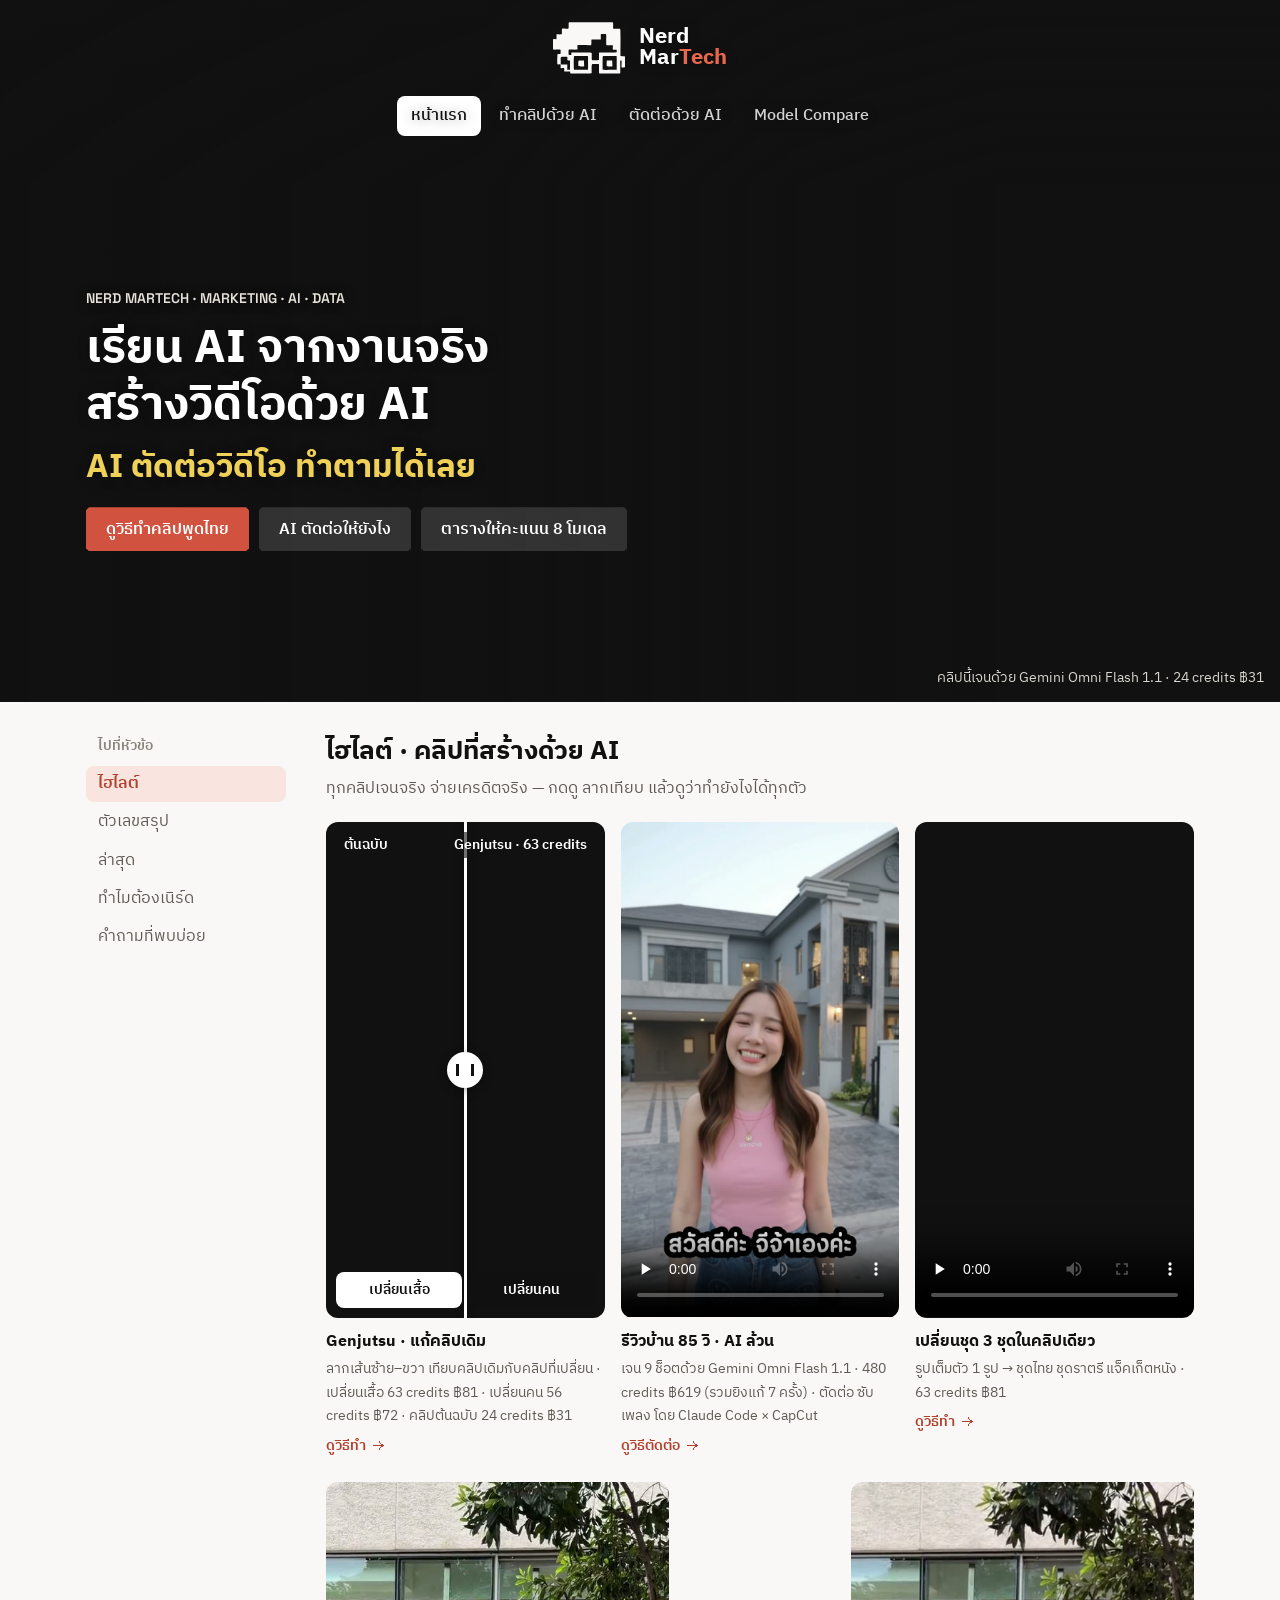
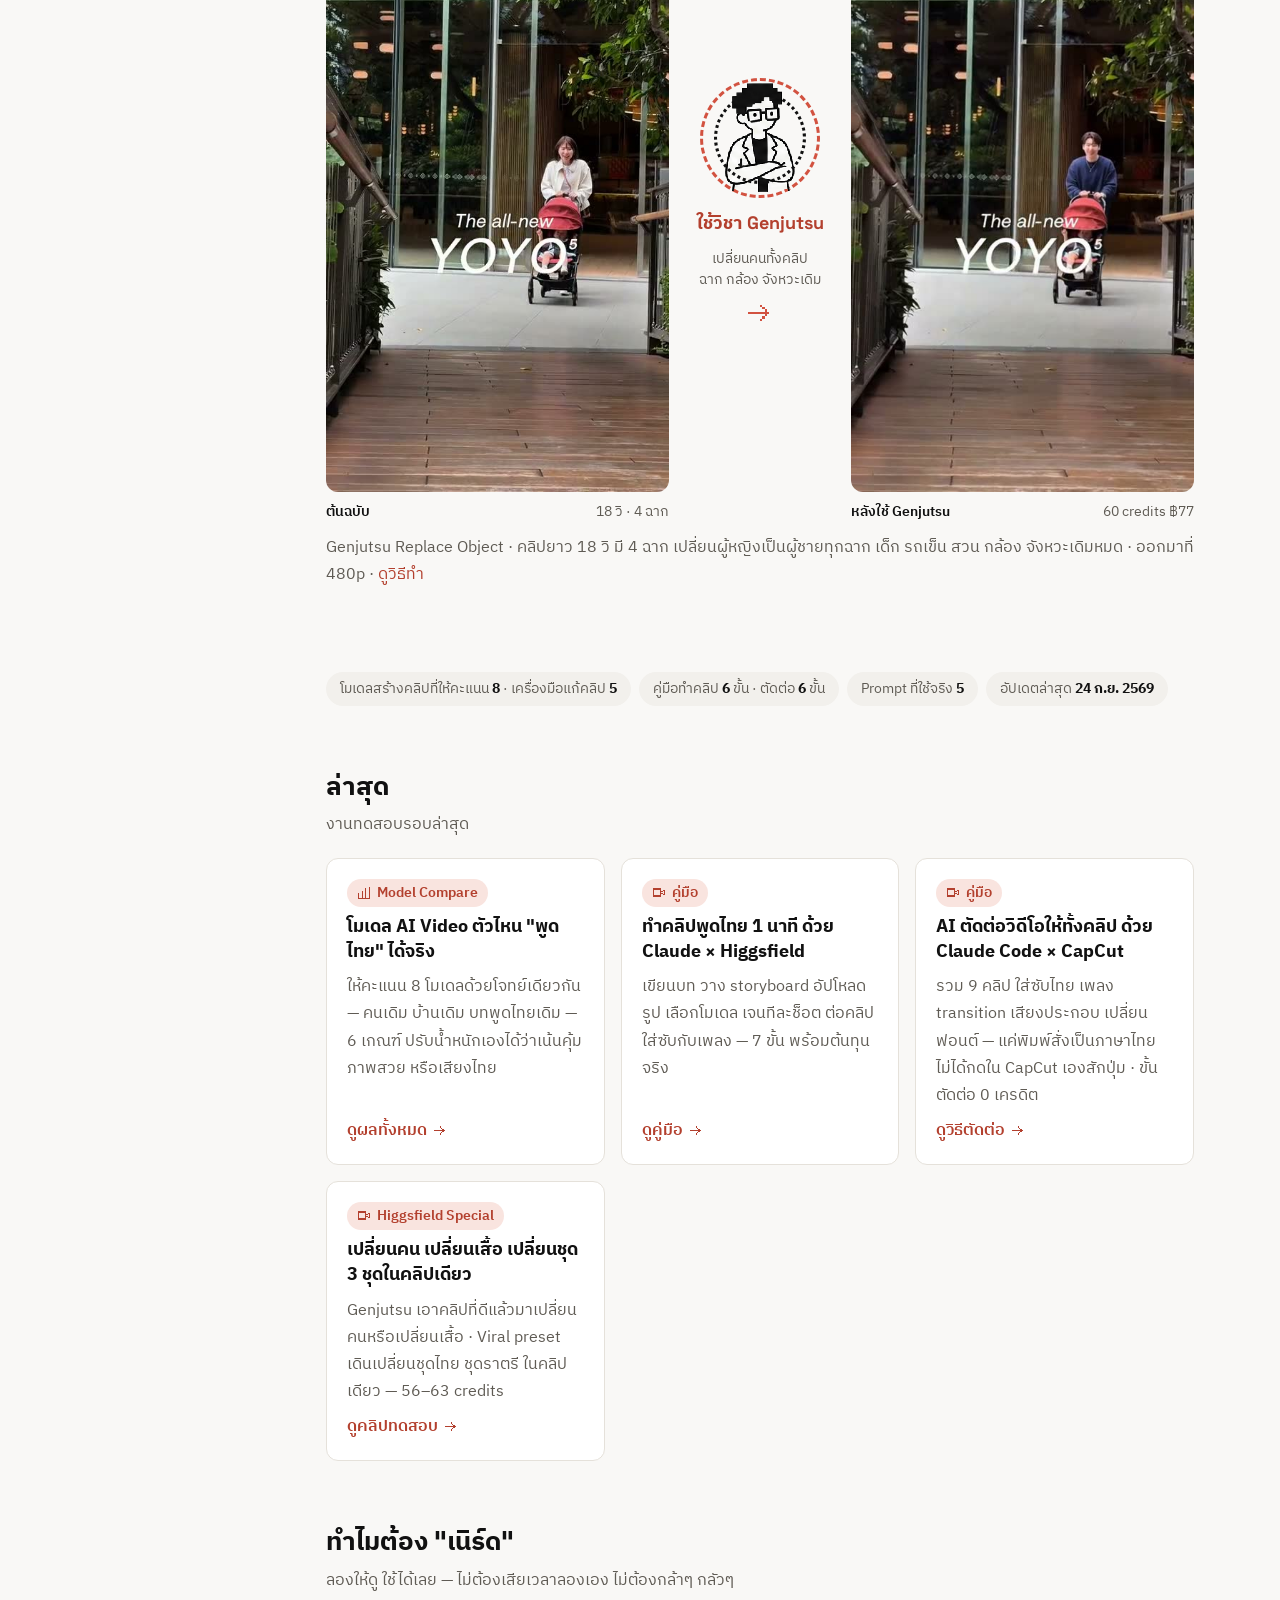
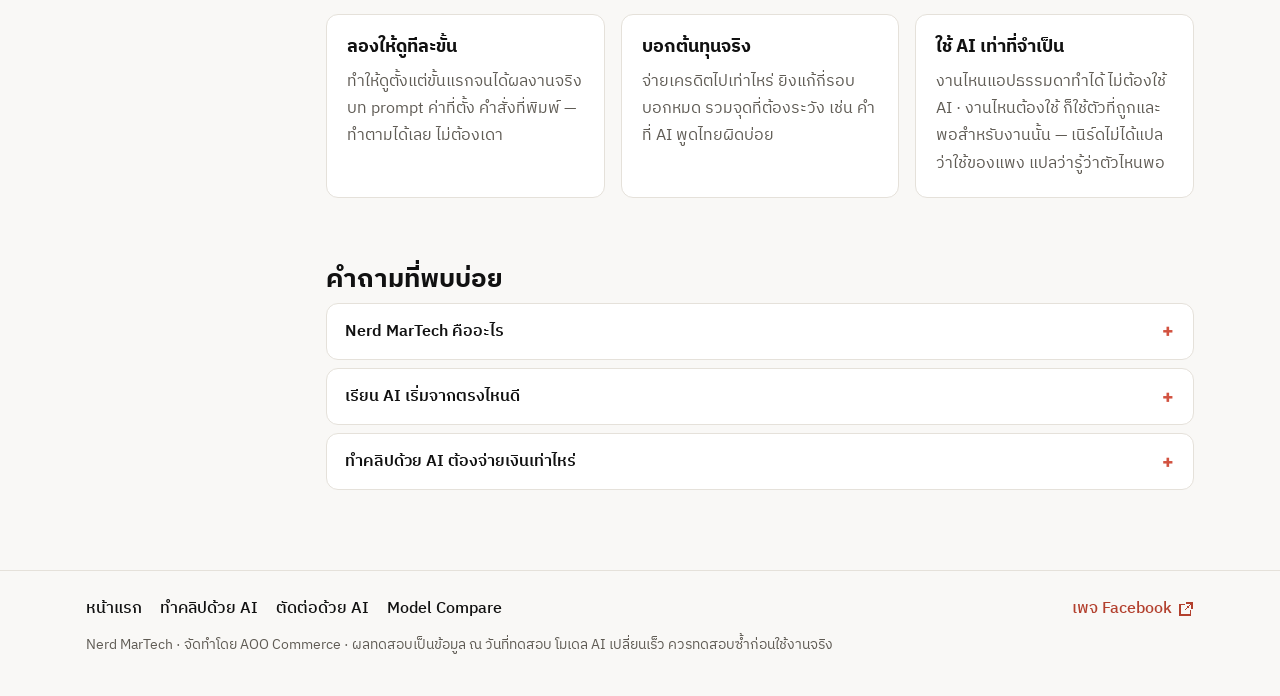
==== index.html @ 60c35c90 "Compare: 24s teaser, video thumbnails in matrix; shared gallery lightbox Teaser: 8 models x 3s with " ====
<!DOCTYPE html>
<html lang="th">
<head>
<meta charset="UTF-8">
<meta name="viewport" content="width=device-width, initial-scale=1">
<title>เรียน AI จากงานจริง · สร้างวิดีโอ ตัดต่อวิดีโอด้วย AI — Nerd MarTech</title>
<meta name="description" content="เนิร์ดลอง AI ให้ดูทีละขั้น: AI สร้างวิดีโอพูดไทย AI ตัดต่อวิดีโอ ให้คะแนน 8 โมเดล พร้อมต้นทุนจริง ดูแล้วทำตามได้ทันที ไม่ต้องกล้าๆ กลัวๆ">
<link rel="canonical" href="https://nerdmartech.com/">
<meta property="og:type" content="website">
<meta property="og:site_name" content="Nerd MarTech">
<meta property="og:title" content="เรียน AI จากงานจริง · สร้างวิดีโอ ตัดต่อวิดีโอด้วย AI — Nerd MarTech">
<meta property="og:description" content="เนิร์ดลอง AI ให้ดูทีละขั้น: AI สร้างวิดีโอพูดไทย AI ตัดต่อวิดีโอ ให้คะแนน 8 โมเดล พร้อมต้นทุนจริง ดูแล้วทำตามได้ทันที ไม่ต้องกล้าๆ กลัวๆ">
<meta property="og:url" content="https://nerdmartech.com/">
<meta property="og:locale" content="th_TH">
<meta name="twitter:card" content="summary_large_image">
<meta property="og:image" content="https://nerdmartech.com/assets/og.png">
<meta property="og:image:width" content="1200">
<meta property="og:image:height" content="630">
<meta property="og:image:alt" content="Nerd MarTech — เนิร์ดนั่งหน้าแล็ปท็อป รอบตัวมีไอคอน Claude ChatGPT Gemini Canva CapCut Facebook LINE">
<meta name="twitter:image" content="https://nerdmartech.com/assets/og.png">
<script type="application/ld+json">
{"@context": "https://schema.org", "@graph": [{"@type": "WebSite", "@id": "https://nerdmartech.com/#website", "url": "https://nerdmartech.com/", "name": "Nerd MarTech", "description": "เนิร์ดลอง AI ให้ดูทีละขั้น — AI สร้างวิดีโอพูดไทย AI ตัดต่อวิดีโอ พร้อมต้นทุนจริง ดูแล้วทำตามได้ทันที", "inLanguage": "th", "publisher": {"@id": "https://nerdmartech.com/#org"}}, {"@type": "Organization", "@id": "https://nerdmartech.com/#org", "name": "Nerd MarTech", "url": "https://nerdmartech.com/", "parentOrganization": {"@type": "Organization", "name": "AOO Commerce Co., Ltd."}, "slogan": "ลองให้ดู ใช้ได้เลย", "description": "Nerd MarTech ลองเครื่องมือ AI กับงานจริงให้ดูทีละขั้น สำหรับเจ้าของธุรกิจและ SMEs ไทย", "logo": "https://nerdmartech.com/assets/brand/apple-touch-icon.png", "sameAs": ["https://www.facebook.com/NerdMarTech"]}, {"@type": "FAQPage", "@id": "https://nerdmartech.com/#faq", "mainEntity": [{"@type": "Question", "name": "Nerd MarTech คืออะไร", "acceptedAnswer": {"@type": "Answer", "text": "Nerd MarTech คือเว็บที่เนิร์ดลองเครื่องมือ AI กับงานจริงให้ดูทีละขั้น เช่น AI สร้างวิดีโอพูดไทย และ AI ตัดต่อวิดีโอ พร้อมบอกเครดิตและเงินที่จ่ายจริง เจ้าของธุรกิจดูแล้วทำตามได้ทันที จัดทำโดย AOO Commerce"}}, {"@type": "Question", "name": "เรียน AI เริ่มจากตรงไหนดี", "acceptedAnswer": {"@type": "Answer", "text": "เริ่มจากงานที่ทำอยู่แล้ว เช่น อยากได้คลิปแนะนำสินค้าหรือรีวิวบ้าน ให้ดูคู่มือสร้างวิดีโอด้วย AI ทีละขั้น ตั้งแต่เขียนบทจนได้คลิป แล้วต่อด้วยคู่มือ AI ตัดต่อวิดีโอ ถ้ายังไม่รู้ว่าจะใช้โมเดลไหน ดูตารางให้คะแนน 8 โมเดลที่พูดไทยก่อน"}}, {"@type": "Question", "name": "ทำคลิปด้วย AI ต้องจ่ายเงินเท่าไหร่", "acceptedAnswer": {"@type": "Answer", "text": "อ่านเว็บฟรี ส่วนเครื่องมือ AI ที่ใช้ต้องจ่ายตามจริง ตัวอย่างคลิปรีวิวบ้าน 85 วินาที ใช้ 520 เครดิต Higgsfield (ประมาณ 671 บาท) รวมรอบที่ต้องยิงแก้ ขั้นตัดต่อด้วย Claude Code ใน CapCut ไม่ใช้เครดิตเพิ่ม"}}]}]}
</script>
<link href="https://fonts.googleapis.com/css2?family=IBM+Plex+Sans+Thai:wght@400;500;600;700&family=Space+Grotesk:wght@500;600;700&family=Zen+Kaku+Gothic+New:wght@500;700&display=swap" rel="stylesheet">
<link rel="stylesheet" href="assets/style.css?v=20260925b">
<link rel="icon" href="favicon.ico?v=2" sizes="any">
<link rel="icon" type="image/png" sizes="32x32" href="assets/brand/favicon-32.png?v=2">
<link rel="apple-touch-icon" href="assets/brand/apple-touch-icon.png?v=2">
<meta name="theme-color" content="#f9f8f6">
</head>
<body data-page="index.html">

<div class="hero-bg">
  <video src="assets/videos/nerd-desk-omni-flash.mp4" autoplay muted loop playsinline preload="auto" aria-hidden="true"></video>
  <div class="wrap hero-bg-in">
    <div class="lab">Nerd MarTech · Marketing · AI · Data</div>
    <h1>เรียน AI จากงานจริง<br>สร้างวิดีโอด้วย AI<br><em>AI ตัดต่อวิดีโอ ทำตามได้เลย</em></h1>
    <div class="btns">
      <a class="btn primary" href="ai-video.html">ดูวิธีทำคลิปพูดไทย</a>
      <a class="btn" href="ai-edit.html">AI ตัดต่อให้ยังไง</a>
      <a class="btn" href="compare.html">ตารางให้คะแนน 8 โมเดล</a>
    </div>
  </div>
  <span class="hero-credit">คลิปนี้เจนด้วย Gemini Omni Flash 1.1 · <span data-cr="24">24</span></span>
</div>

<main id="content">

<section id="highlight" data-toc="ไฮไลต์">
  <h2>ไฮไลต์ · คลิปที่สร้างด้วย AI</h2>
  <p class="h2sub">ทุกคลิปเจนจริง จ่ายเครดิตจริง — กดดู ลากเทียบ แล้วดูว่าทำยังไงได้ทุกตัว</p>
  <div class="showcase">
    <figure class="show">
      <div class="ba" data-ba style="--pos:50%">
        <video class="ba-after" src="https://d8j0ntlcm91z4.cloudfront.net/user_3FvAUpXpCnZUma0p4ZCgNFe1CGD/hf_20260923_100135_7cc31f30-7ca1-4b19-a655-15b150889468.mp4" muted loop playsinline autoplay preload="auto"></video>
        <div class="ba-before"><video src="https://d8j0ntlcm91z4.cloudfront.net/user_3FvAUpXpCnZUma0p4ZCgNFe1CGD/hf_20260922_221717_f3028521-d89f-4e31-a02f-b57101865983.mp4" muted loop playsinline autoplay preload="auto"></video></div>
        <span class="ba-line" aria-hidden="true"></span>
        <span class="ba-lab l">ต้นฉบับ</span><span class="ba-lab r">Genjutsu · 63 credits</span>
        <input class="ba-range" type="range" min="0" max="100" value="50" aria-label="ลากเทียบคลิปต้นฉบับกับคลิปที่เปลี่ยนแล้ว">
        <div class="ba-tabs" role="group" aria-label="เลือกแบบที่เปลี่ยน">
        <button type="button" class="on" data-cr-tab="63" data-src="https://d8j0ntlcm91z4.cloudfront.net/user_3FvAUpXpCnZUma0p4ZCgNFe1CGD/hf_20260923_100135_7cc31f30-7ca1-4b19-a655-15b150889468.mp4">เปลี่ยนเสื้อ</button>
        <button type="button" data-cr-tab="56" data-src="https://d8j0ntlcm91z4.cloudfront.net/user_3FvAUpXpCnZUma0p4ZCgNFe1CGD/hf_20260923_102741_fa58a099-aa87-44b3-bcac-e331285d0781.mp4">เปลี่ยนคน</button>
      </div>
      </div>
      <figcaption><b>Genjutsu · แก้คลิปเดิม</b><span>ลากเส้นซ้าย–ขวา เทียบคลิปเดิมกับคลิปที่เปลี่ยน · เปลี่ยนเสื้อ <span data-cr="63">63</span> · เปลี่ยนคน <span data-cr="56">56</span> · คลิปต้นฉบับ <span data-cr="24">24</span></span><a class="more" href="compare.html#special">ดูวิธีทำ <svg><use href="#i-arrow"/></svg></a></figcaption>
    </figure>
    <figure class="show">
      <video class="show-media" src="assets/videos/ugc-house-review-final.mp4" poster="assets/videos/ugc-house-review-final.jpg" controls playsinline preload="none"></video>
      <figcaption><b>รีวิวบ้าน 85 วิ · AI ล้วน</b><span>เจน 9 ช็อตด้วย Gemini Omni Flash 1.1 · <span data-cr="480">480</span> (รวมยิงแก้ 7 ครั้ง) · ตัดต่อ ซับ เพลง โดย Claude Code × CapCut</span><a class="more" href="ai-edit.html">ดูวิธีตัดต่อ <svg><use href="#i-arrow"/></svg></a></figcaption>
    </figure>
    <figure class="show">
      <video class="show-media" src="https://d8j0ntlcm91z4.cloudfront.net/user_3FvAUpXpCnZUma0p4ZCgNFe1CGD/hf_20260923_100238_8750cbb2-09e8-4518-b61b-6ae3f3a1f5af.mp4" poster="https://d8j0ntlcm91z4.cloudfront.net/user_3FvAUpXpCnZUma0p4ZCgNFe1CGD/hf_20260923_100025_3c2cf948-8486-4f4b-a55d-91f65ae6d467_min.webp" controls playsinline preload="none"></video>
      <figcaption><b>เปลี่ยนชุด 3 ชุดในคลิปเดียว</b><span>รูปเต็มตัว 1 รูป → ชุดไทย ชุดราตรี แจ็คเก็ตหนัง · <span data-cr="63">63</span></span><a class="more" href="compare.html#special">ดูวิธีทำ <svg><use href="#i-arrow"/></svg></a></figcaption>
    </figure>
  </div>
  <div class="pair" data-sync>
    <figure>
      <video src="assets/videos/genjutsu-long-before.mp4" poster="assets/videos/genjutsu-long-before.jpg" muted playsinline preload="metadata" aria-label="คลิปต้นฉบับ ผู้หญิงเข็นรถเข็นเด็กในสวน"></video>
      <figcaption><b>ต้นฉบับ</b><span>18 วิ · 4 ฉาก</span></figcaption>
    </figure>
    <div class="jutsu" aria-hidden="true">
      <div class="orb"><img src="assets/character/19-scientist.png" alt=""></div>
      <b>ใช้วิชา Genjutsu</b>
      <small>เปลี่ยนคนทั้งคลิป<br>ฉาก กล้อง จังหวะเดิม</small>
      <svg class="go"><use href="#i-arrow"/></svg>
    </div>
    <figure>
      <video src="assets/videos/genjutsu-long-after.mp4" poster="assets/videos/genjutsu-long-after.jpg" muted playsinline preload="metadata" aria-label="คลิปหลังใช้ Genjutsu เปลี่ยนเป็นผู้ชาย ฉากเดิม"></video>
      <figcaption><b>หลังใช้ Genjutsu</b><span><span data-cr="60">60</span></span></figcaption>
    </figure>
  </div>
  <p class="h2sub" style="margin-top:10px">Genjutsu Replace Object · คลิปยาว 18 วิ มี 4 ฉาก เปลี่ยนผู้หญิงเป็นผู้ชายทุกฉาก เด็ก รถเข็น สวน กล้อง จังหวะเดิมหมด · ออกมาที่ 480p · <a href="compare.html#special">ดูวิธีทำ</a></p>
</section>

<section id="stats" data-toc="ตัวเลขสรุป">
  <div class="chips">
    <span class="chip">โมเดลสร้างคลิปที่ให้คะแนน <b>8</b> · เครื่องมือแก้คลิป <b>5</b></span>
    <span class="chip">คู่มือทำคลิป <b>6</b> ขั้น · ตัดต่อ <b>6</b> ขั้น</span>
    <span class="chip">Prompt ที่ใช้จริง <b>5</b></span>
    <span class="chip">อัปเดตล่าสุด <b>24 ก.ย. 2569</b></span>
  </div>
</section>

<section id="latest" data-toc="ล่าสุด">
  <h2>ล่าสุด</h2>
  <p class="h2sub">งานทดสอบรอบล่าสุด</p>
  <div class="grid g3">
    <div class="card">
      <span class="tag"><svg><use href="#i-data"/></svg>Model Compare</span>
      <h3>โมเดล AI Video ตัวไหน "พูดไทย" ได้จริง</h3>
      <p>ให้คะแนน 8 โมเดลด้วยโจทย์เดียวกัน — คนเดิม บ้านเดิม บทพูดไทยเดิม — 6 เกณฑ์ ปรับน้ำหนักเองได้ว่าเน้นคุ้ม ภาพสวย หรือเสียงไทย</p>
      <a class="more" href="compare.html">ดูผลทั้งหมด <svg><use href="#i-arrow"/></svg></a>
    </div>
    <div class="card">
      <span class="tag"><svg><use href="#i-video"/></svg>คู่มือ</span>
      <h3>ทำคลิปพูดไทย 1 นาที ด้วย Claude × Higgsfield</h3>
      <p>เขียนบท วาง storyboard อัปโหลดรูป เลือกโมเดล เจนทีละช็อต ต่อคลิป ใส่ซับกับเพลง — 7 ขั้น พร้อมต้นทุนจริง</p>
      <a class="more" href="ai-video.html">ดูคู่มือ <svg><use href="#i-arrow"/></svg></a>
    </div>
    <div class="card">
      <span class="tag"><svg><use href="#i-video"/></svg>คู่มือ</span>
      <h3>AI ตัดต่อวิดีโอให้ทั้งคลิป ด้วย Claude Code × CapCut</h3>
      <p>รวม 9 คลิป ใส่ซับไทย เพลง transition เสียงประกอบ เปลี่ยนฟอนต์ — แค่พิมพ์สั่งเป็นภาษาไทย ไม่ได้กดใน CapCut เองสักปุ่ม · ขั้นตัดต่อ 0 เครดิต</p>
      <a class="more" href="ai-edit.html">ดูวิธีตัดต่อ <svg><use href="#i-arrow"/></svg></a>
    </div>
    <div class="card">
      <span class="tag"><svg><use href="#i-video"/></svg>Higgsfield Special</span>
      <h3>เปลี่ยนคน เปลี่ยนเสื้อ เปลี่ยนชุด 3 ชุดในคลิปเดียว</h3>
      <p>Genjutsu เอาคลิปที่ดีแล้วมาเปลี่ยนคนหรือเปลี่ยนเสื้อ · Viral preset เดินเปลี่ยนชุดไทย ชุดราตรี ในคลิปเดียว — 56–63 credits</p>
      <a class="more" href="compare.html#special">ดูคลิปทดสอบ <svg><use href="#i-arrow"/></svg></a>
    </div>
  </div>
</section>

<section id="why" data-toc="ทำไมต้องเนิร์ด">
  <h2>ทำไมต้อง "เนิร์ด"</h2>
  <p class="h2sub">ลองให้ดู ใช้ได้เลย — ไม่ต้องเสียเวลาลองเอง ไม่ต้องกล้าๆ กลัวๆ</p>
  <div class="grid g3">
    <div class="card"><h3>ลองให้ดูทีละขั้น</h3><p>ทำให้ดูตั้งแต่ขั้นแรกจนได้ผลงานจริง บท prompt ค่าที่ตั้ง คำสั่งที่พิมพ์ — ทำตามได้เลย ไม่ต้องเดา</p></div>
    <div class="card"><h3>บอกต้นทุนจริง</h3><p>จ่ายเครดิตไปเท่าไหร่ ยิงแก้กี่รอบ บอกหมด รวมจุดที่ต้องระวัง เช่น คำที่ AI พูดไทยผิดบ่อย</p></div>
    <div class="card"><h3>ใช้ AI เท่าที่จำเป็น</h3><p>งานไหนแอปธรรมดาทำได้ ไม่ต้องใช้ AI · งานไหนต้องใช้ ก็ใช้ตัวที่ถูกและพอสำหรับงานนั้น — เนิร์ดไม่ได้แปลว่าใช้ของแพง แปลว่ารู้ว่าตัวไหนพอ</p></div>
  </div>
</section>

<section id="faq" data-toc="คำถามที่พบบ่อย">
  <h2>คำถามที่พบบ่อย</h2>
  <div class="faq">
    <details><summary>Nerd MarTech คืออะไร</summary><p>Nerd MarTech คือเว็บที่เนิร์ดลองเครื่องมือ AI กับงานจริงให้ดูทีละขั้น เช่น AI สร้างวิดีโอพูดไทย และ AI ตัดต่อวิดีโอ พร้อมบอกเครดิตและเงินที่จ่ายจริง เจ้าของธุรกิจดูแล้วทำตามได้ทันที จัดทำโดย AOO Commerce</p></details>
    <details><summary>เรียน AI เริ่มจากตรงไหนดี</summary><p>เริ่มจากงานที่ทำอยู่แล้ว เช่น อยากได้คลิปแนะนำสินค้าหรือรีวิวบ้าน ให้ดูคู่มือสร้างวิดีโอด้วย AI ทีละขั้น ตั้งแต่เขียนบทจนได้คลิป แล้วต่อด้วยคู่มือ AI ตัดต่อวิดีโอ ถ้ายังไม่รู้ว่าจะใช้โมเดลไหน ดูตารางให้คะแนน 8 โมเดลที่พูดไทยก่อน</p></details>
    <details><summary>ทำคลิปด้วย AI ต้องจ่ายเงินเท่าไหร่</summary><p>อ่านเว็บฟรี ส่วนเครื่องมือ AI ที่ใช้ต้องจ่ายตามจริง ตัวอย่างคลิปรีวิวบ้าน 85 วินาที ใช้ 520 เครดิต Higgsfield (ประมาณ 671 บาท) รวมรอบที่ต้องยิงแก้ ขั้นตัดต่อด้วย Claude Code ใน CapCut ไม่ใช้เครดิตเพิ่ม</p></details>
  </div>
</section>

</main>

<script src="assets/site.js?v=20260925b"></script>
</body>
</html>
---- assets/style.css ----
/* =====================================================================
   Nerd MarTech — Design System v2.0 (light)
   Rules: light surfaces · 1 main accent (red) · no blue · min text 14px ·
   buttons/badges 16px · no letter-spacing · no one-side accent borders
   (use filled tint backgrounds instead)
   ===================================================================== */
:root{
  /* surfaces */
  --bg:#f9f8f6;            /* Nerd Off-white — page */
  --bg2:#f2f0ec;           /* sunken: code, prompt, input */
  --card:#ffffff;          /* card */
  --card2:#f2f0ec;         /* chip, secondary button */
  --line:#e5e1da;          /* hairline */
  --line2:#cfc9bf;         /* stronger border (hover, ghost) */
  /* ink */
  --text:#111111;          /* Nerd Black */
  --muted:#5f5b54;         /* secondary text (6:1 on bg) */
  --faint:#8a857c;         /* placeholder, disabled */
  /* brand */
  --accent:#d25240;        /* Nerd Red — fills, primary button */
  --accent-ink:#b3402e;    /* red text / links on light */
  --accent-soft:#f9e4df;   /* red tint fill */
  --accent2:#efd058;       /* Nerd Yellow — highlight fill only (never text) */
  --yellow-soft:#fbf2cc;
  --green:#3b605c;         /* Nerd Green — alt section */
  --green-soft:#e2ecea;
  --purple:#6f5cd6;        /* Nerd Purple — experimental */
  --purple-soft:#ebe8fa;
  /* result */
  --ok:#7fc8a9;--ok-ink:#23694d;--ok-soft:#e1f2ea;
  --warn:#efd058;--warn-ink:#7a5f00;--warn-soft:#fbf2cc;
  --bad:#d25240;--bad-ink:#b3402e;--bad-soft:#f9e4df;
  --offwhite:#f9f8f6;--black:#111111;
  /* type */
  --font-body:'IBM Plex Sans Thai','Sarabun',system-ui,sans-serif;
  --font-display:'Space Grotesk','IBM Plex Sans Thai',sans-serif;
  --font-jp:'Zen Kaku Gothic New','IBM Plex Sans Thai',sans-serif;
  /* type scale — minimum 14px. sm=caption/meta · md=body/button/badge · lg=lead */
  --fs-xs:14px;--fs-sm:14px;--fs-md:16px;--fs-lg:18px;
  --fs-h1:clamp(30px,5vw,46px);--fs-h2:26px;--fs-h3:20px;
  /* space & shape */
  --s1:4px;--s2:8px;--s3:12px;--s4:16px;--s5:24px;--s6:32px;--s7:48px;--s8:64px;
  --r:12px;                /* card radius */
  --r-sm:8px;              /* chip, input, small box */
  --px:3px;                /* pixel step for stepped corners (buttons, badges, tags) */
  --shadow:0 1px 2px rgba(17,17,17,.04),0 4px 16px rgba(17,17,17,.05);
}
*{box-sizing:border-box}
html{scroll-behavior:smooth}
body{margin:0;background:var(--bg);color:var(--text);font-family:var(--font-body);line-height:1.7;font-size:var(--fs-md);-webkit-font-smoothing:antialiased;overflow-x:clip}
main{min-width:0;display:block}
a{color:var(--accent-ink);text-decoration:none}
a:hover{text-decoration:underline;text-underline-offset:3px}
img{max-width:100%}
.wrap{max-width:1140px;margin:0 auto;padding:0 16px}

/* ---------- header: centered logo + sticky nav ---------- */
.site-head{position:sticky;top:calc(-1 * var(--logo-h,74px));z-index:40;background:var(--bg)}
.site-head .logo{display:flex;align-items:center;justify-content:center;gap:14px;padding:22px 16px 14px;color:var(--text);text-decoration:none}
.site-head .logo:hover{text-decoration:none}
.logo-sym{height:52px;width:auto;display:block}
.logo-wm{font-weight:700;font-size:22px;line-height:.95;text-align:left}
.logo-wm span{color:var(--accent)}
.site-nav{position:relative;background:rgba(249,248,246,.92);backdrop-filter:blur(10px);border-top:1px solid var(--line);border-bottom:1px solid var(--line)}
.site-nav .wrap{display:flex;justify-content:center;height:56px;align-items:center}
.links{display:flex;gap:4px;overflow-x:auto;-webkit-overflow-scrolling:touch}
.links a{color:var(--muted);padding:6px 14px;font-weight:500;font-size:var(--fs-md);white-space:nowrap;border-radius:var(--r-sm)}
.links a:hover{color:var(--text);background:var(--card2);text-decoration:none}
.links a.active{color:#fff;background:var(--text)}
@media (max-width:560px){.logo-sym{height:40px}.logo-wm{font-size:var(--fs-lg)}.site-nav .wrap{justify-content:flex-start}}

/* ---------- hero ---------- */
.hero{padding:40px 0 28px}
.hero h1{font-size:var(--fs-h1);line-height:1.25;margin:0 0 14px;font-weight:700}
.hero h1 em{color:var(--accent);font-style:normal}
.hero p{font-size:var(--fs-lg);color:var(--muted);max-width:720px;margin:0 0 24px}

/* hero with media (home) */
.hero.split{display:grid;grid-template-columns:minmax(0,1.1fr) minmax(0,1fr);gap:40px;align-items:center}
.hero.split .px-divider{margin-bottom:0}
.hero-media{margin:0;display:flex;flex-direction:column;gap:8px}
.hero-media video{width:100%;aspect-ratio:16/9;object-fit:cover;background:#111;border-radius:var(--r);display:block}
.hero-media figcaption{font-size:var(--fs-sm);color:var(--muted)}
@media(max-width:860px){.hero.split{grid-template-columns:minmax(0,1fr);gap:20px}}

/* ---------- buttons (16px · stepped pixel corners) ---------- */
.btns{display:flex;gap:10px;flex-wrap:wrap}
.btn{display:inline-flex;align-items:center;gap:8px;min-height:44px;padding:10px 20px;font-family:var(--font-body);font-weight:600;font-size:var(--fs-md);line-height:1.2;color:var(--text);background:var(--card2);border:0;cursor:pointer;
  clip-path:polygon(var(--px) 0,calc(100% - var(--px)) 0,100% var(--px),100% calc(100% - var(--px)),calc(100% - var(--px)) 100%,var(--px) 100%,0 calc(100% - var(--px)),0 var(--px))}
.btn:hover{text-decoration:none;background:var(--line)}
.btn.primary{background:var(--accent);color:#fff}
.btn.primary:hover{background:var(--accent-ink)}
.btn.dark{background:var(--text);color:#fff}
.btn.dark:hover{background:#333}
.btn.ghost{background:transparent;box-shadow:inset 0 0 0 2px var(--line2)}
.btn.ghost:hover{background:var(--card2)}
.btn.sm{min-height:36px;padding:6px 14px;font-size:var(--fs-sm)}
.btn svg{width:16px;height:16px;fill:currentColor;shape-rendering:crispEdges;flex:none}

/* ---------- sections & headings ---------- */
section{padding:32px 0}
h2{font-size:var(--fs-h2);line-height:1.35;margin:0 0 6px;font-weight:700}
.h2sub{color:var(--muted);margin:0 0 20px;font-size:var(--fs-md)}
h3{font-size:var(--fs-h3);line-height:1.4;margin:24px 0 8px}

/* ---------- grid & cards ---------- */
.grid{display:grid;gap:16px}
.g2{grid-template-columns:repeat(auto-fit,minmax(280px,1fr))}
.g3{grid-template-columns:repeat(auto-fit,minmax(250px,1fr))}
.g4{grid-template-columns:repeat(auto-fill,minmax(230px,1fr))}
.card{background:var(--card);border:1px solid var(--line);border-radius:var(--r);padding:20px;display:flex;flex-direction:column;gap:8px}
a.card{color:inherit}
a.card:hover{text-decoration:none;border-color:var(--line2);box-shadow:var(--shadow)}
.card h3{margin:0;font-size:var(--fs-lg)}
.card p{margin:0;color:var(--muted);font-size:var(--fs-md)}
.card .tag{display:inline-block;font-size:var(--fs-sm);font-weight:600;color:var(--accent-ink);background:var(--accent-soft);padding:2px 10px;border-radius:999px;width:fit-content}
.card .more{margin-top:auto;font-size:var(--fs-md);font-weight:600}
.kv{display:grid;grid-template-columns:110px 1fr;gap:6px 12px;font-size:var(--fs-md)}
.kv b{color:var(--muted);font-weight:500}

/* ---------- use-case: one viewport per case ---------- */
.uc{display:grid;grid-template-columns:var(--ucw,250px) 1fr;gap:28px;align-items:start;margin-top:6px}
.uc.two{--ucw:430px}
.uc .vids{display:grid;grid-template-columns:1fr;gap:10px}
.uc.two .vids{grid-template-columns:1fr 1fr}
.uc .vcard video{aspect-ratio:9/16}
.uc .vcard .body{padding:10px 12px 12px;gap:4px}
.uc .vcard .name{font-size:var(--fs-md)}
.uc .kv{gap:4px 10px;margin-bottom:14px;grid-template-columns:96px 1fr}
.uc h3{margin:0 0 8px;font-size:var(--fs-md);font-weight:700;color:var(--muted)}
.steps.compact{display:grid;grid-template-columns:1fr 1fr;gap:8px}
.steps.compact li{padding:10px 12px;grid-template-columns:28px 1fr;gap:10px}
.steps.compact li::before{width:26px;height:26px;font-size:var(--fs-sm)}
.steps.compact li span{font-size:var(--fs-sm)}
.uc .lesson{margin-top:12px;padding:12px 14px}
@media(max-width:820px){.uc,.uc.two{grid-template-columns:1fr}.uc .vids,.uc.two .vids{grid-template-columns:1fr 1fr}.uc .vids .vcard video{max-height:360px}.steps.compact{grid-template-columns:1fr}}

/* ---------- chips ---------- */
.chips{display:flex;flex-wrap:wrap;gap:8px}
.chip{background:var(--card2);border-radius:999px;padding:5px 14px;font-size:var(--fs-sm);color:var(--muted)}
.chip b{color:var(--text)}

/* ---------- verdict (legacy pill, prompts page) → same look as small badge ---------- */
.verdict{display:inline-block;padding:3px 10px;border-radius:999px;font-size:var(--fs-sm);font-weight:600;width:fit-content}
.v-ok{background:var(--ok-soft);color:var(--ok-ink)}
.v-warn{background:var(--warn-soft);color:var(--warn-ink)}
.v-bad{background:var(--bad-soft);color:var(--bad-ink)}

/* ---------- video card ---------- */
.vcard{position:relative;background:var(--card);border:1px solid var(--line);border-radius:var(--r);overflow:hidden;display:flex;flex-direction:column}
.vcard video{width:100%;aspect-ratio:9/16;background:#111;object-fit:cover;display:block}
.vcard .out{position:absolute;top:8px;left:8px;font-family:var(--font-display);font-weight:600;font-size:var(--fs-sm);background:rgba(17,17,17,.78);color:#fff;padding:2px 8px;
  clip-path:polygon(var(--px) 0,calc(100% - var(--px)) 0,100% var(--px),100% calc(100% - var(--px)),calc(100% - var(--px)) 100%,var(--px) 100%,0 calc(100% - var(--px)),0 var(--px))}
.vcard.wide video{aspect-ratio:9/16}
.vcard .body{padding:12px 14px 14px;display:flex;flex-direction:column;gap:6px;flex:1}
.vcard .rank{font-size:var(--fs-sm);color:var(--muted)}
.vcard .name{font-weight:700;font-size:var(--fs-md);line-height:1.35}
.vcard .row{display:flex;justify-content:space-between;align-items:center;gap:8px;font-size:var(--fs-sm);color:var(--muted)}
.vcard .note{font-size:var(--fs-sm);margin-top:4px}
.vcard .credits{font-family:var(--font-display);font-weight:600;color:var(--text);white-space:nowrap;text-align:right}
.blocked{aspect-ratio:9/16;display:flex;flex-direction:column;align-items:center;justify-content:center;background:var(--card2);color:var(--muted);font-size:var(--fs-sm);text-align:center;padding:20px;gap:10px}

/* ---------- steps ---------- */
.steps{counter-reset:s;display:flex;flex-direction:column;gap:10px;margin:0;padding:0;list-style:none}
.steps li{counter-increment:s;display:grid;grid-template-columns:34px 1fr;gap:2px 12px;align-items:start;background:var(--card);border:1px solid var(--line);border-radius:var(--r);padding:12px 14px}
.steps li::before{content:counter(s);width:30px;height:30px;background:var(--text);color:#fff;font-family:var(--font-display);font-weight:700;display:flex;align-items:center;justify-content:center;font-size:var(--fs-sm);
  clip-path:polygon(var(--px) 0,calc(100% - var(--px)) 0,100% var(--px),100% calc(100% - var(--px)),calc(100% - var(--px)) 100%,var(--px) 100%,0 calc(100% - var(--px)),0 var(--px))}
.steps li b{display:block;margin-bottom:2px}
.steps li span{grid-column:2;color:var(--muted);font-size:var(--fs-md)}

/* ---------- guide step heading + tool pill ---------- */
.stepno{display:inline-flex;align-items:center;justify-content:center;width:36px;height:36px;background:var(--accent);color:#fff;font-family:var(--font-display);font-weight:700;font-size:var(--fs-lg);margin-right:10px;vertical-align:4px;clip-path:polygon(var(--px) 0,calc(100% - var(--px)) 0,100% var(--px),100% calc(100% - var(--px)),calc(100% - var(--px)) 100%,var(--px) 100%,0 calc(100% - var(--px)),0 var(--px))}
.tool{display:inline-block;font-size:var(--fs-sm);font-weight:600;background:var(--card);border:1px solid var(--line2);color:var(--text);padding:2px 10px;border-radius:999px;margin-right:6px}

/* ---------- 9:16 clip strip (small tiles, one row on desktop) ---------- */
.clips{display:grid;grid-template-columns:repeat(9,minmax(0,1fr));gap:8px}
.clips figure{margin:0;display:flex;flex-direction:column;gap:4px}
.clips video{width:100%;aspect-ratio:9/16;object-fit:cover;background:#111;border-radius:var(--r-sm);display:block}
.clips figcaption{font-size:var(--fs-sm);color:var(--muted);line-height:1.35}
.clips figcaption b{display:block;font-family:var(--font-display);color:var(--text)}
@media(max-width:900px){.clips{grid-template-columns:repeat(5,minmax(0,1fr));gap:6px}}

/* ---------- prompt block ---------- */
.prompt{background:var(--bg2);border-radius:var(--r);padding:16px 18px;position:relative}
.prompt:has(.copy) pre{padding-right:96px} /* text starts at top; keep clear of the Copy button */
.anno:has(.copy){padding-top:54px}
.prompt pre{margin:0;white-space:pre-wrap;word-break:break-word;font-family:'IBM Plex Sans Thai','Sarabun',monospace;font-size:var(--fs-sm);line-height:1.7;color:var(--text)}
.prompt .copy,.anno .copy{position:absolute;top:10px;right:10px;display:inline-flex;align-items:center;gap:6px;background:var(--card);border:1px solid var(--line);color:var(--text);font-size:var(--fs-sm);font-weight:600;padding:5px 12px;border-radius:var(--r-sm);cursor:pointer;font-family:inherit}
.prompt .copy:hover,.anno .copy:hover{border-color:var(--line2)}
.prompt .copy.done,.anno .copy.done{color:var(--ok-ink);background:var(--ok-soft);border-color:var(--ok-soft)}
.pmeta{display:flex;flex-wrap:wrap;gap:8px;margin:8px 0 10px;font-size:var(--fs-sm);color:var(--muted)}
.pmeta b{color:var(--text);font-weight:600}

/* ---------- table ---------- */
.tablewrap{overflow-x:auto;background:var(--card);border:1px solid var(--line);border-radius:var(--r);padding:0}
table{width:100%;border-collapse:collapse;font-size:var(--fs-sm)}
th,td{padding:12px 8px;border-bottom:1px solid var(--line);text-align:left;vertical-align:top}
th{background:var(--bg2);color:var(--text);font-weight:600;font-size:var(--fs-sm)}
th:first-child,td:first-child{padding-left:16px}
th:last-child,td:last-child{padding-right:16px}
td.num{text-align:right;white-space:nowrap}
tr:last-child td{border-bottom:none}

/* ---------- callouts: filled tint, never a one-side border ---------- */
.lesson,.callout{background:var(--accent-soft);border-radius:var(--r);padding:14px 18px;margin-top:10px}
.lesson b,.callout b{color:var(--accent-ink)}
.callout.note{background:var(--yellow-soft)}.callout.note b{color:var(--warn-ink)}
.callout.ok{background:var(--ok-soft)}.callout.ok b{color:var(--ok-ink)}
.callout.info{background:var(--green-soft)}.callout.info b{color:var(--green)}
.callout.dark{background:var(--text);color:#fff}.callout.dark b{color:var(--accent2)}

/* ---------- footer ---------- */
footer{color:var(--muted);font-size:var(--fs-sm);margin-top:48px;border-top:1px solid var(--line);padding:24px 0 40px}
footer a{color:var(--muted)}
footer p{margin:0}
.foot-links{display:flex;flex-wrap:wrap;gap:4px 18px;margin-bottom:10px}
.foot-links a{color:var(--text);font-weight:500;font-size:var(--fs-md)}
.foot-links a.fb{display:inline-flex;align-items:center;gap:6px;color:var(--accent-ink);margin-left:auto}

@media (max-width:560px){
  .g4{grid-template-columns:repeat(2,1fr);gap:10px}
  .vcard .body{padding:10px}.vcard .name{font-size:var(--fs-sm)}
  .kv{grid-template-columns:1fr}
  .hero{padding:32px 0 20px}
}

/* ===================== Nerd MarTech brand components ===================== */
/* pixel stepped corners */
.px-corner{clip-path:polygon(var(--px) 0,calc(100% - var(--px)) 0,100% var(--px),100% calc(100% - var(--px)),calc(100% - var(--px)) 100%,var(--px) 100%,0 calc(100% - var(--px)),0 var(--px))}

/* Lab data label: NERD TEST / 014 · 128 CREDITS (English data only — no tracking) */
.lab{font-family:var(--font-display);font-weight:600;font-size:var(--fs-sm);text-transform:uppercase;color:var(--muted)}
.lab b{color:var(--text);font-weight:700}
.lab.red{color:var(--accent-ink)}
.lab.big{font-size:clamp(30px,5vw,46px);color:var(--text);line-height:1;font-weight:700}
.jp{font-family:var(--font-jp);color:var(--muted);font-size:var(--fs-sm)}

/* Result badges: PASS / MAYBE / FAIL — 16px default */
.badge{display:inline-flex;align-self:flex-start;align-items:center;gap:6px;font-family:var(--font-display);font-weight:700;font-size:var(--fs-md);text-transform:uppercase;padding:5px 12px 5px 9px;line-height:1.1;
  clip-path:polygon(var(--px) 0,calc(100% - var(--px)) 0,100% var(--px),100% calc(100% - var(--px)),calc(100% - var(--px)) 100%,var(--px) 100%,0 calc(100% - var(--px)),0 var(--px))}
.badge svg{width:14px;height:14px;fill:currentColor;shape-rendering:crispEdges;flex:none}
.badge.pass{background:var(--ok);color:#0c2a1e}
.badge.maybe{background:var(--warn);color:#2b2200}
.badge.fail{background:var(--accent);color:#fff}
.badge.soft.pass{background:var(--ok-soft);color:var(--ok-ink)}
.badge.soft.maybe{background:var(--warn-soft);color:var(--warn-ink)}
.badge.soft.fail{background:var(--bad-soft);color:var(--bad-ink)}
/* legacy .ghost = soft tint on light theme */
.badge.ghost.pass{background:var(--ok-soft);color:var(--ok-ink)}
.badge.ghost.maybe{background:var(--warn-soft);color:var(--warn-ink)}
.badge.ghost.fail{background:var(--bad-soft);color:var(--bad-ink)}
.badge.sm{font-size:var(--fs-sm);padding:3px 9px 3px 7px}.badge.sm svg{width:12px;height:12px}
.badge.lg{font-size:22px;padding:10px 18px 10px 14px}.badge.lg svg{width:20px;height:20px}

/* Pixel icons (sprite injected by site.js → <svg class="pi"><use href="#i-credit"/></svg>) */
.pi{width:20px;height:20px;fill:currentColor;vertical-align:-4px;shape-rendering:crispEdges;flex:none}
.pi.sm{width:16px;height:16px;vertical-align:-3px}.pi.lg{width:32px;height:32px}.pi.xl{width:48px;height:48px}

/* Pixel grid decoration (never full background) */
.px-grid{--c:rgba(17,17,17,.08);background-image:linear-gradient(var(--c) 1px,transparent 1px),linear-gradient(90deg,var(--c) 1px,transparent 1px);background-size:8px 8px}
.px-divider{height:8px;background-image:repeating-linear-gradient(90deg,var(--accent) 0 8px,transparent 8px 16px);margin:28px 0;width:120px}
.px-divider.muted{background-image:repeating-linear-gradient(90deg,var(--line2) 0 8px,transparent 8px 16px)}
.px-corner-deco{position:relative}
.px-corner-deco::before{content:"";position:absolute;top:-1px;left:-1px;width:16px;height:16px;background:
  linear-gradient(var(--accent),var(--accent)) top left/16px 4px no-repeat,
  linear-gradient(var(--accent),var(--accent)) top left/4px 16px no-repeat}

/* Pixel highlight — full-height fill (a half-height marker clips Thai below-vowels) */
.px-hl{background:var(--accent2);padding:1px 6px;border-radius:3px;-webkit-box-decoration-break:clone;box-decoration-break:clone}
.px-hl.red{background:var(--accent);color:#fff}

/* Stat tile */
.stat{background:var(--card);border:1px solid var(--line);border-radius:var(--r);padding:16px 18px;display:flex;flex-direction:column;gap:4px}
.stat .num{font-family:var(--font-display);font-weight:700;font-size:36px;line-height:1;color:var(--text)}
.stat .num small{font-size:var(--fs-sm);color:var(--muted);font-weight:500;margin-left:4px}

/* Section eyebrow: numbered label + hairline */
.eyebrow{display:flex;align-items:center;gap:10px;margin-bottom:8px}
.eyebrow .lab{color:var(--accent-ink)}
.eyebrow::after{content:"";flex:1;height:1px;background:var(--line)}

/* Series tags */
.series-test{--series:var(--accent);--series-ink:#fff}.series-compare{--series:var(--accent2);--series-ink:#111}
.series-found{--series:var(--ok);--series-ink:#0c2a1e}.series-fail{--series:var(--text);--series-ink:#fff}
.series-note{--series:var(--green);--series-ink:#fff}.series-take{--series:var(--purple);--series-ink:#fff}
.series-tag{display:inline-block;font-family:var(--font-display);font-weight:700;font-size:var(--fs-sm);padding:3px 10px;color:var(--series-ink,#fff);background:var(--series,var(--accent));
  clip-path:polygon(var(--px) 0,calc(100% - var(--px)) 0,100% var(--px),100% calc(100% - var(--px)),calc(100% - var(--px)) 100%,var(--px) 100%,0 calc(100% - var(--px)),0 var(--px))}

/* Alt backgrounds */
.bg-black{background:var(--text);color:var(--offwhite)}
.bg-green{background:var(--green);color:var(--offwhite)}.bg-purple{background:var(--purple);color:var(--offwhite)}
.bg-red{background:var(--accent);color:#fff}.bg-yellow{background:var(--accent2);color:#111}.bg-off{background:var(--offwhite);color:#111}

/* Design-system page helpers */
.swatch{display:flex;flex-direction:column;gap:6px}
.swatch .sw{height:64px;border-radius:var(--r-sm);box-shadow:inset 0 0 0 1px rgba(17,17,17,.08)}
.ds-row{display:flex;flex-wrap:wrap;gap:12px;align-items:center}
.ds-note{color:var(--muted);font-size:var(--fs-sm)}
.ds-sample{background:var(--card);border:1px solid var(--line);border-radius:var(--r);padding:20px}
code.tok{font-family:ui-monospace,Menlo,monospace;font-size:13.5px;background:var(--card2);padding:1px 6px;border-radius:4px;color:var(--text)}

/* compare: same-input brief */
.brief{display:grid;grid-template-columns:auto 1fr;gap:20px;align-items:center;background:var(--card);border:1px solid var(--line);border-radius:var(--r);padding:16px 18px}
.brief-in{display:flex;gap:8px}
.brief-in img{width:96px;height:96px;object-fit:cover;border-radius:var(--r-sm)}
.brief-txt p{margin:6px 0 10px;font-size:var(--fs-md)}
.brief-txt .chips{margin:0}
.vcard .rank.lab{color:var(--accent-ink)}
@media(max-width:640px){.brief{grid-template-columns:1fr}}

/* credits → THB */
.credits .thb{color:var(--muted);font-weight:500;margin-left:4px}
td.num small{color:var(--muted);margin-left:4px;font-size:var(--fs-sm)}
.rate-note{font-size:var(--fs-sm);color:var(--muted)}

/* lightbox (stays dark — photo viewing) */
img.zoomable{cursor:zoom-in}
.lb{position:fixed;inset:0;z-index:100;background:rgba(17,17,17,.92);display:none;align-items:center;justify-content:center;flex-direction:column;gap:12px;padding:24px;cursor:zoom-out}
.lb.on{display:flex}
.lb img{max-width:min(96vw,1200px);max-height:84vh;object-fit:contain;cursor:default}
.lb-cap{font-size:var(--fs-sm);color:#d9d5ce}
.lb-x{position:absolute;top:14px;right:18px;background:transparent;border:0;color:#fff;font-size:32px;line-height:1;cursor:pointer;font-family:var(--font-display)}

/* ---------- shared layout (built by site.js): header · [left TOC | body | right] · footer ----------
   <div class="doc"><aside class="side-toc"><a href="#x">…</a></aside><main>…sections…</main></div>
   site.js highlights the section in view (.on) */
.layout{display:grid;grid-template-columns:200px minmax(0,1fr);column-gap:40px;align-items:start}
.layout.has-right{grid-template-columns:200px minmax(0,1fr) 220px}
.layout.no-left{grid-template-columns:minmax(0,1fr)}.layout.no-left .side-toc{display:none}
.layout.no-left.has-right{grid-template-columns:minmax(0,1fr) 220px}
.side-right{position:sticky;top:76px;padding-top:32px;display:flex;flex-direction:column;gap:12px}
.side-right:empty{display:none}
.page-hero .hero{padding-bottom:8px}
.side-toc{position:sticky;top:76px;display:flex;flex-direction:column;gap:2px;max-height:calc(100vh - 96px);overflow:auto;padding:32px 0 4px}
.side-toc .toc-title{font-size:var(--fs-sm);font-weight:600;color:var(--faint);padding:0 12px 6px}
.side-toc a{color:var(--muted);font-size:var(--fs-md);line-height:1.4;padding:7px 12px;border-radius:var(--r-sm)}
.side-toc a:hover{background:var(--card2);color:var(--text);text-decoration:none}
.side-toc a.on{background:var(--accent-soft);color:var(--accent-ink);font-weight:600}
section[id]{scroll-margin-top:72px}
.toc-bar{display:none}
@media(max-width:900px){
  .layout,.layout.has-right,.layout.no-left.has-right{grid-template-columns:minmax(0,1fr);gap:0}
  .side-right{position:static;padding-top:0}
  body:has(.side-toc){padding-bottom:76px}
  /* bottom journey bar; tap → list opens upward */
  .side-toc{position:fixed;left:12px;right:12px;bottom:12px;top:auto;z-index:30;max-height:none;overflow:visible;padding:0;gap:0;background:none}
  .side-toc .toc-title,.side-toc a{display:none}
  .toc-bar{display:grid;grid-template-columns:auto 1fr auto;align-items:center;gap:10px;width:100%;min-height:52px;padding:8px 16px;border:0;border-radius:14px;background:var(--text);color:#fff;font:inherit;font-size:var(--fs-md);text-align:left;cursor:pointer;box-shadow:0 8px 24px rgba(17,17,17,.18)}
  .toc-step{font-family:var(--font-display);font-weight:700;color:var(--accent2);font-size:var(--fs-sm)}
  .toc-now{white-space:nowrap;overflow:hidden;text-overflow:ellipsis;font-weight:600}
  .toc-dots{display:flex;gap:4px}
  .toc-dots i{width:8px;height:8px;background:#55524d}
  .toc-dots i.past{background:#bdb8ae}.toc-dots i.cur{background:var(--accent)}
  .side-toc.open{background:var(--card);border-radius:16px;padding:14px 8px 8px;box-shadow:0 12px 40px rgba(17,17,17,.22);max-height:calc(100vh - 100px);overflow:auto}
  .side-toc.open .toc-title{display:block;padding:0 12px 6px}
  .side-toc.open a{display:flex;align-items:center;gap:10px;font-size:var(--fs-md);padding:10px 12px}
  .side-toc.open a::before{content:"";width:8px;height:8px;flex:none;background:var(--line2)}
  .side-toc.open a.on::before{background:var(--accent)}
  .side-toc.open .toc-bar{margin-top:8px}
  section[id]{scroll-margin-top:72px}
}

/* use-case layout inside the layout body (content column is narrower) */
.layout .uc.two{--ucw:360px}
@media(max-width:1100px) and (min-width:901px){.layout .uc,.layout .uc.two{grid-template-columns:1fr}.layout .uc .vids{grid-template-columns:repeat(2,minmax(0,220px))}}

/* lesson head gets the pixel "idea" icon automatically */
.lesson>b:first-child::before{content:"";display:inline-block;width:16px;height:16px;margin-right:6px;vertical-align:-2px;background:currentColor;
  -webkit-mask:url("data:image/svg+xml,%3Csvg xmlns='http://www.w3.org/2000/svg' viewBox='0 0 12 12'%3E%3Cpath d='M4 1h4v1h-4zM3 2h1v1h-1zM8 2h1v1h-1zM2 3h1v1h-1zM9 3h1v1h-1zM2 4h1v1h-1zM9 4h1v1h-1zM2 5h1v1h-1zM9 5h1v1h-1zM3 6h1v1h-1zM8 6h1v1h-1zM4 7h1v1h-1zM7 7h1v1h-1zM4 8h4v1h-4zM4 9h4v1h-4zM5 10h2v1h-2z'/%3E%3C/svg%3E") center/contain no-repeat;
  mask:url("data:image/svg+xml,%3Csvg xmlns='http://www.w3.org/2000/svg' viewBox='0 0 12 12'%3E%3Cpath d='M4 1h4v1h-4zM3 2h1v1h-1zM8 2h1v1h-1zM2 3h1v1h-1zM9 3h1v1h-1zM2 4h1v1h-1zM9 4h1v1h-1zM2 5h1v1h-1zM9 5h1v1h-1zM3 6h1v1h-1zM8 6h1v1h-1zM4 7h1v1h-1zM7 7h1v1h-1zM4 8h4v1h-4zM4 9h4v1h-4zM5 10h2v1h-2z'/%3E%3C/svg%3E") center/contain no-repeat}

/* card type tag with icon · inline "more" arrow */
.card .tag{display:inline-flex;align-items:center;gap:6px}
.card .tag svg,.more svg{width:14px;height:14px;fill:currentColor;shape-rendering:crispEdges;flex:none}
.more{display:inline-flex;align-items:center;gap:6px}

/* stat grid (settings, test numbers) */
.stats{display:grid;grid-template-columns:repeat(auto-fit,minmax(160px,1fr));gap:10px}
.stat .num.txt{font-size:var(--fs-lg);line-height:1.35}
.stat small{display:block;color:var(--muted);font-size:var(--fs-sm);line-height:1.5}

/* nerd note: character + tip (filled yellow) */
.nerd-note{display:grid;grid-template-columns:110px 1fr;gap:18px;align-items:center;background:var(--yellow-soft);border-radius:var(--r);padding:18px 20px}
.nerd-note img{width:110px;height:140px;object-fit:contain}
.nerd-note p{margin:0;font-size:var(--fs-md)}
@media(max-width:600px){.nerd-note{grid-template-columns:72px 1fr;gap:12px;padding:14px}.nerd-note img{width:72px;height:92px}}

/* FAQ (<details>) — keep in sync with FAQPage JSON-LD on the same page */
.faq{display:flex;flex-direction:column;gap:8px}
.faq details{background:var(--card);border:1px solid var(--line);border-radius:var(--r)}
.faq summary{cursor:pointer;list-style:none;display:flex;justify-content:space-between;align-items:center;gap:12px;padding:14px 18px;font-weight:600;font-size:var(--fs-md)}
.faq summary::-webkit-details-marker{display:none}
.faq summary::after{content:"+";font-family:var(--font-display);font-weight:700;font-size:22px;line-height:1;color:var(--accent);flex:none}
.faq details[open] summary::after{content:"–"}
.faq details[open]{background:var(--card2);border-color:var(--card2)}
.faq details p{margin:0;padding:0 18px 16px;color:var(--muted)}

/* mobile polish */
@media(max-width:560px){
  section{padding:24px 0}
  .hero h1{font-size:28px}
  h2{font-size:22px}
  .btn{flex:1 1 auto;justify-content:center}
  .tablewrap{padding:0}
  th,td{padding:10px 6px}
}

/* ---------- QA fixes ---------- */
/* keep Thai compound words together in headings (browser splits การ|ตลาด) */
.nw,.hero h1 em{white-space:nowrap}
/* card meta: let credits drop to next line instead of squeezing */
.vcard .row{flex-wrap:wrap;align-items:flex-start}
.vcard .row>span:first-child{white-space:nowrap}
.hero .px-divider{margin:24px 0 0}
@media(max-width:820px){.uc:not(.two) .vids{grid-template-columns:minmax(0,1fr)}.uc:not(.two) .vids .vcard video{max-height:none}}
@media(max-width:560px){
  .hero{padding:28px 0 8px}
  /* nav scrolls sideways: fade the right edge so it reads as scrollable */
  .links{-webkit-mask-image:linear-gradient(90deg,#000 85%,transparent);mask-image:linear-gradient(90deg,#000 85%,transparent);padding-right:24px}
}

/* ---------- home: background-video hero ---------- */
.hero-bg{position:relative;overflow:hidden;background:#111;color:#fff;min-height:min(78vh,720px);display:flex;align-items:center}
.hero-bg video{position:absolute;inset:0;width:100%;height:100%;object-fit:cover;object-position:70% center}
.hero-bg::before{content:"";position:absolute;inset:0;z-index:1;background:linear-gradient(90deg,rgba(17,17,17,.88) 0%,rgba(17,17,17,.6) 45%,rgba(17,17,17,.05) 80%)}
.hero-bg-in{position:relative;z-index:2;width:100%;padding-top:56px;padding-bottom:56px}
.hero-bg h1{font-size:var(--fs-h1);line-height:1.25;margin:10px 0 14px;max-width:620px}
.hero-bg h1 em{color:var(--accent2);font-style:normal}
.hero-bg p{font-size:var(--fs-lg);color:#e6e2da;max-width:520px;margin:0 0 24px}
.hero-bg .lab{color:#e6e2da}
.hero-bg .btn:not(.primary){background:rgba(255,255,255,.14);color:#fff}
.hero-bg .btn:not(.primary):hover{background:rgba(255,255,255,.24)}
.hero-credit{position:absolute;right:16px;bottom:12px;z-index:2;font-size:var(--fs-sm);color:#d9d5ce}
@media(max-width:700px){
  .hero-bg{min-height:560px;align-items:flex-end}
  .hero-bg video{object-position:60% center}
  .hero-bg::before{background:linear-gradient(0deg,rgba(17,17,17,.92) 0%,rgba(17,17,17,.65) 55%,rgba(17,17,17,.1) 100%)}
  .hero-bg-in{padding-top:160px;padding-bottom:44px}
  .hero-credit{left:16px;right:auto;bottom:10px}
}

/* ---------- QA round 2 ---------- */
/* card meta: stacked lines → every card lines up */
.vcard .row{flex-direction:column;align-items:flex-start;gap:0}
.vcard .row>span:first-child{white-space:normal}
.vcard .credits{text-align:left}
/* tables: keep columns readable, scroll inside the box on mobile */
.tablewrap table{min-width:640px}
th.num{text-align:right}
/* stat grids: 3 per row, settings go 2 per row on phones */
.stats{grid-template-columns:repeat(3,minmax(0,1fr))}
.wip{align-self:flex-start}
/* home hero: video on the right, text on solid dark left */
.hero-bg video{left:auto;right:0;width:66%}
.hero-bg::before{background:linear-gradient(90deg,#111 0%,#111 34%,rgba(17,17,17,.75) 48%,rgba(17,17,17,0) 70%)}
@media(max-width:700px){
  .hero-bg{flex-direction:column;align-items:stretch;min-height:0}
  .hero-bg video{position:relative;width:100%;height:auto;aspect-ratio:16/9;display:block}
  .hero-bg::before{display:none}
  .hero-bg-in{padding-top:20px;padding-bottom:40px}
  .hero-credit{position:absolute;top:8px;bottom:auto;left:auto;right:10px;background:rgba(17,17,17,.6);padding:0 8px;border-radius:4px}
}
@media(max-width:560px){
  .links{-webkit-mask-image:none;mask-image:none;padding-right:0}
  .site-nav .wrap{justify-content:center}
  .links a{padding:6px 10px;font-size:var(--fs-sm)}
  .stats:not(.guide-hero .stats){grid-template-columns:repeat(2,minmax(0,1fr))}
  .guide-hero .stats .num{font-size:26px}
  .flow{grid-template-columns:minmax(0,1fr);gap:6px}
  .flow a{flex-direction:row;align-items:baseline;gap:10px;padding:10px 14px}
  .flow a small{margin-left:auto;text-align:right}
}

/* ---------- home only: header floats over the video hero ---------- */
body.home .site-head{background:transparent;transition:background .2s}
body.home .hero-bg{margin-top:calc(-1 * var(--head-h,130px))}
body.home .hero-bg-in{padding-top:calc(var(--head-h,130px) + 48px)}
.hero-bg::after{content:"";position:absolute;left:0;right:0;top:0;height:calc(var(--head-h,130px) + 40px);z-index:1;background:linear-gradient(180deg,rgba(17,17,17,.75),rgba(17,17,17,0))}
body.home:not(.past-hero) .logo-wm{color:#fff}
body.home:not(.past-hero) .logo-wm span{color:var(--accent-hi,#e8674f)}
body.home:not(.past-hero) .site-nav{background:transparent;backdrop-filter:none;border-color:rgba(255,255,255,.16)}
body.home:not(.past-hero) .links a{color:rgba(255,255,255,.82)}
body.home:not(.past-hero) .links a:hover{color:#fff;background:rgba(255,255,255,.12)}
body.home:not(.past-hero) .links a.active{color:#111;background:#fff}
body.home.past-hero .site-head{background:var(--bg)}
@media(max-width:700px){
  /* phones: solid dark header above the stacked video */
  body.home .site-head,body.home.past-hero .site-head{background:#111}
  body.home.past-hero .site-nav{background:#111}
  body.home .hero-bg{margin-top:0}
  body.home .hero-bg-in{padding-top:20px}
  .hero-bg::after{display:none}
  body.home .logo-wm{color:#fff}
  body.home .links a{color:rgba(255,255,255,.82)}
  body.home .links a.active{color:#111;background:#fff}
}

/* ---------- nav without top/bottom rules · lighter hero shading ---------- */
.site-nav,body.home:not(.past-hero) .site-nav{border-top:0;border-bottom:0}
.hero-bg::before{background:linear-gradient(90deg,rgba(17,17,17,.72) 0%,rgba(17,17,17,.5) 38%,rgba(17,17,17,.12) 62%,rgba(17,17,17,0) 78%)}
.hero-bg::after{background:linear-gradient(180deg,rgba(17,17,17,.35),rgba(17,17,17,0))}
.hero-bg-in h1,.hero-bg-in p,.hero-bg-in .lab,body.home:not(.past-hero) .site-head{text-shadow:0 1px 12px rgba(0,0,0,.35)}
.hero-bg p.hero-tag{font-size:22px;font-weight:600;color:#fff}
@media(max-width:560px){.hero-bg p.hero-tag{font-size:18px}}
.tablewrap.fit table{min-width:0}
.hero-bg h1 em{display:inline-block;font-size:.72em;margin-top:6px}

/* ---------- home highlight: 3 showcase items (9:16) ---------- */
.showcase{display:grid;grid-template-columns:repeat(3,minmax(0,1fr));gap:16px;align-items:start}
.show{margin:0;display:flex;flex-direction:column;gap:10px}
.show-media,.ba{aspect-ratio:9/16;width:100%;border-radius:var(--r);overflow:hidden;background:#111}
video.show-media{object-fit:cover;display:block}
.show figcaption{display:flex;flex-direction:column;gap:2px}
.show figcaption b{font-size:var(--fs-md)}
.show figcaption span{color:var(--muted);font-size:var(--fs-sm)}
.show figcaption .more{font-size:var(--fs-sm);font-weight:600;margin-top:4px}
@media(max-width:820px){.showcase{grid-template-columns:minmax(0,1fr);max-width:380px;margin:0 auto}}

/* before / after slider: <div class="ba" data-ba> after-video · .ba-before>video · .ba-range */
.ba{position:relative;user-select:none;touch-action:pan-y}
.ba video{position:absolute;inset:0;width:100%;height:100%;object-fit:cover;display:block}
.ba-before{position:absolute;inset:0;clip-path:inset(0 calc(100% - var(--pos,50%)) 0 0)}
.ba-line{position:absolute;top:0;bottom:0;left:var(--pos,50%);width:3px;margin-left:-1.5px;background:#fff;box-shadow:0 0 8px rgba(0,0,0,.4);pointer-events:none}
.ba-line::after{content:"";position:absolute;top:50%;left:50%;width:36px;height:36px;margin:-18px 0 0 -18px;border-radius:50%;background:#fff;box-shadow:0 2px 10px rgba(0,0,0,.35);
  background-image:linear-gradient(90deg,transparent 9px,#111 9px 12px,transparent 12px 24px,#111 24px 27px,transparent 27px);background-size:100% 12px;background-position:center;background-repeat:no-repeat}
.ba-lab{position:absolute;top:10px;font-size:var(--fs-sm);font-weight:600;color:#fff;background:rgba(17,17,17,.6);padding:1px 8px;border-radius:4px;pointer-events:none}
.ba-lab.l{left:10px}.ba-lab.r{right:10px}
.ba-range{position:absolute;inset:0;width:100%;height:100%;margin:0;opacity:0;cursor:ew-resize}
.ba-tabs{display:flex;gap:6px}
.ba-tabs button{flex:1;font:inherit;font-size:var(--fs-sm);font-weight:600;padding:6px 10px;border:0;border-radius:var(--r-sm);background:var(--card2);color:var(--muted);cursor:pointer}
.ba-tabs button.on{background:var(--text);color:#fff}
.wip-box.show-media{background:var(--card2)}
.ba .ba-tabs{position:absolute;left:10px;right:10px;bottom:10px;z-index:3}
.ba .ba-tabs button{background:rgba(17,17,17,.55);color:#fff;backdrop-filter:blur(6px)}
.ba .ba-tabs button.on{background:#fff;color:#111}

/* ---------- side-by-side synced pair: original | "jutsu" badge | result (.pair [data-sync]) ---------- */
.pair{display:grid;grid-template-columns:minmax(0,1fr) 150px minmax(0,1fr);gap:16px;align-items:center;margin-top:24px}
.pair figure{margin:0;display:flex;flex-direction:column;gap:8px}
.pair video{width:100%;aspect-ratio:9/16;object-fit:cover;background:#111;border-radius:var(--r);display:block}
.pair figcaption{font-size:var(--fs-sm);color:var(--muted);display:flex;justify-content:space-between;gap:8px}
.pair figcaption b{color:var(--text);font-weight:600}
.jutsu{display:flex;flex-direction:column;align-items:center;gap:10px;text-align:center}
.jutsu .orb{position:relative;width:120px;height:120px;display:grid;place-items:center}
.jutsu .orb::before,.jutsu .orb::after{content:"";position:absolute;inset:0;border-radius:50%;border:3px dashed var(--accent);animation:jutsu-spin 6s linear infinite}
.jutsu .orb::after{inset:14px;border-style:dotted;border-color:var(--text);animation-duration:4s;animation-direction:reverse}
.jutsu .orb img{width:72px;height:auto;position:relative;animation:jutsu-bob 1.6s ease-in-out infinite;image-rendering:pixelated}
.jutsu b{font-family:var(--font-display);font-size:var(--fs-lg);color:var(--accent-ink)}
.jutsu small{font-size:var(--fs-sm);color:var(--muted);line-height:1.5}
.jutsu .go{width:28px;height:28px;fill:var(--accent);shape-rendering:crispEdges;animation:jutsu-nudge 1.2s ease-in-out infinite}
@keyframes jutsu-spin{to{transform:rotate(360deg)}}
@keyframes jutsu-bob{0%,100%{transform:translateY(0)}50%{transform:translateY(-6px)}}
@keyframes jutsu-nudge{0%,100%{transform:translateX(0)}50%{transform:translateX(6px)}}
@media(max-width:820px){
  .pair{grid-template-columns:minmax(0,1fr) minmax(0,1fr);gap:10px}
  .pair .jutsu{grid-column:1/-1;grid-row:1;flex-direction:row;justify-content:center;gap:12px}
  .jutsu .orb{width:84px;height:84px}.jutsu .orb img{width:50px}
  .jutsu .go{transform:rotate(90deg);animation:none}
}
@media(prefers-reduced-motion:reduce){.jutsu .orb::before,.jutsu .orb::after,.jutsu .orb img,.jutsu .go{animation:none}}

/* ---------- datatable (shared): every .tablewrap table ----------
   desktop = normal table · th.sortable click to sort (table.dt)
   mobile  = each row becomes a card; site.js copies the header text into td[data-label] */
table.dt th{cursor:pointer;user-select:none;white-space:nowrap}
table.dt th::after{content:"";display:inline-block;width:0;height:0;margin-left:6px;vertical-align:2px;border:4px solid transparent;border-top-color:var(--line2);border-bottom:0}
table.dt th[aria-sort="ascending"]::after{border-top:0;border-bottom:4px solid var(--accent)}
table.dt th[aria-sort="descending"]::after{border-top-color:var(--accent)}
table.dt th.nosort{cursor:default}table.dt th.nosort::after{display:none}
@media(max-width:820px){
  .tablewrap:has(table.stack){overflow:visible;background:none;border:0}
  .tablewrap table.stack{min-width:0}
  table.stack thead{display:none}
  table.stack,table.stack tbody{display:block}
  table.stack tr{display:block;background:var(--card);border:1px solid var(--line);border-radius:var(--r);padding:6px 14px;margin-bottom:10px}
  table.stack td{display:flex;justify-content:space-between;align-items:baseline;gap:12px;padding:8px 0;border-bottom:1px solid var(--line);text-align:right}
  table.stack tr td:last-child{border-bottom:0}
  table.stack td::before{content:attr(data-label);color:var(--muted);font-size:var(--fs-sm);text-align:left;flex:none}
  table.stack td[data-label=""]::before{display:none}
  table.stack td:first-child{padding-left:0}table.stack td:last-child{padding-right:0}
  table.stack tr.head-row{display:none}
}

/* ---------- decision matrix (compare) ---------- */
.matrix{display:flex;flex-direction:column;gap:14px}
.mx-presets{display:flex;flex-wrap:wrap;gap:8px}
.mx-presets button{font-family:inherit;font-size:var(--fs-md);font-weight:600;padding:8px 16px;border-radius:999px;border:1px solid var(--line2);background:var(--card);color:var(--text);cursor:pointer}
.mx-presets button.on{background:var(--accent);border-color:var(--accent);color:#fff}
.matrix td.sc,.matrix th.sc{text-align:center}
.matrix td.rk{font-family:var(--font-display);font-weight:700;color:var(--accent-ink)}
.matrix td.mdl b{display:block}
.matrix td.mdl small{display:flex;flex-wrap:wrap;align-items:center;gap:6px;color:var(--muted);font-size:var(--fs-sm);margin-top:2px}
.matrix td.tot{white-space:nowrap}
.matrix td.tot b{font-family:var(--font-display);font-size:var(--fs-lg);margin-left:8px}
.matrix .bar{display:inline-block;width:90px;height:8px;background:var(--bg2);border-radius:4px;overflow:hidden;vertical-align:middle}
.matrix .bar i{display:block;height:100%;background:var(--accent);transition:width .3s}
.matrix tbody tr{transition:background .3s}
.matrix tbody tr:first-child{background:var(--accent-soft)}
@media(max-width:820px){
    .matrix table.stack tr{display:grid;grid-template-columns:repeat(3,minmax(0,1fr));column-gap:12px}
  .matrix table.stack td{grid-column:1/-1}
  .matrix table.stack td.sc{grid-column:auto;flex-direction:column;align-items:flex-start;gap:0;text-align:left}
  .matrix table.stack td.rk{display:none}
  .matrix table.stack td.mdl{justify-content:flex-start;text-align:left}
  .matrix table.stack td.mdl::before{content:"#" attr(data-rank);font-family:var(--font-display);font-weight:700;color:var(--accent-ink);font-size:var(--fs-lg)}
  .matrix table.stack td.tot .bar{width:120px}
}

/* lightbox video + table video thumbnail (.vthumb) */
.lb video{display:none;max-height:84vh;max-width:min(96vw,520px);border-radius:var(--r);background:#000;cursor:default}
.lb.vid video{display:block}.lb.vid img{display:none}
.vthumb{position:relative;flex:none;width:54px;aspect-ratio:9/16;border:0;padding:0;border-radius:6px;overflow:hidden;cursor:pointer;background:#111}
.vthumb img{width:100%;height:100%;object-fit:cover;display:block;transition:transform .2s}
.vthumb::after{content:"";position:absolute;left:50%;top:50%;margin:-9px 0 0 -6px;border-style:solid;border-width:9px 0 9px 14px;border-color:transparent transparent transparent #fff;filter:drop-shadow(0 1px 2px rgba(0,0,0,.6))}
.vthumb:hover img{transform:scale(1.06)}
.matrix td.mdl .mdl-in{display:flex;align-items:center;gap:12px}
/* hero with a 9:16 teaser on the right */
.hero.split.v916{grid-template-columns:minmax(0,1fr) 300px;align-items:start}
.hero-media.v916 video{aspect-ratio:9/16}
@media(max-width:860px){.hero.split.v916{grid-template-columns:minmax(0,1fr)}.hero-media.v916{max-width:320px;margin:0 auto}}

.lb-nav{position:absolute;top:50%;transform:translateY(-50%);width:48px;height:64px;border:0;border-radius:var(--r-sm);background:rgba(255,255,255,.12);color:#fff;font-size:40px;line-height:1;cursor:pointer;font-family:inherit}
.lb-nav:hover{background:rgba(255,255,255,.24)}
.lb-nav.prev{left:16px}.lb-nav.next{right:16px}
@media(max-width:640px){.lb-nav{width:40px;height:52px;font-size:32px}.lb-nav.prev{left:6px}.lb-nav.next{right:6px}}
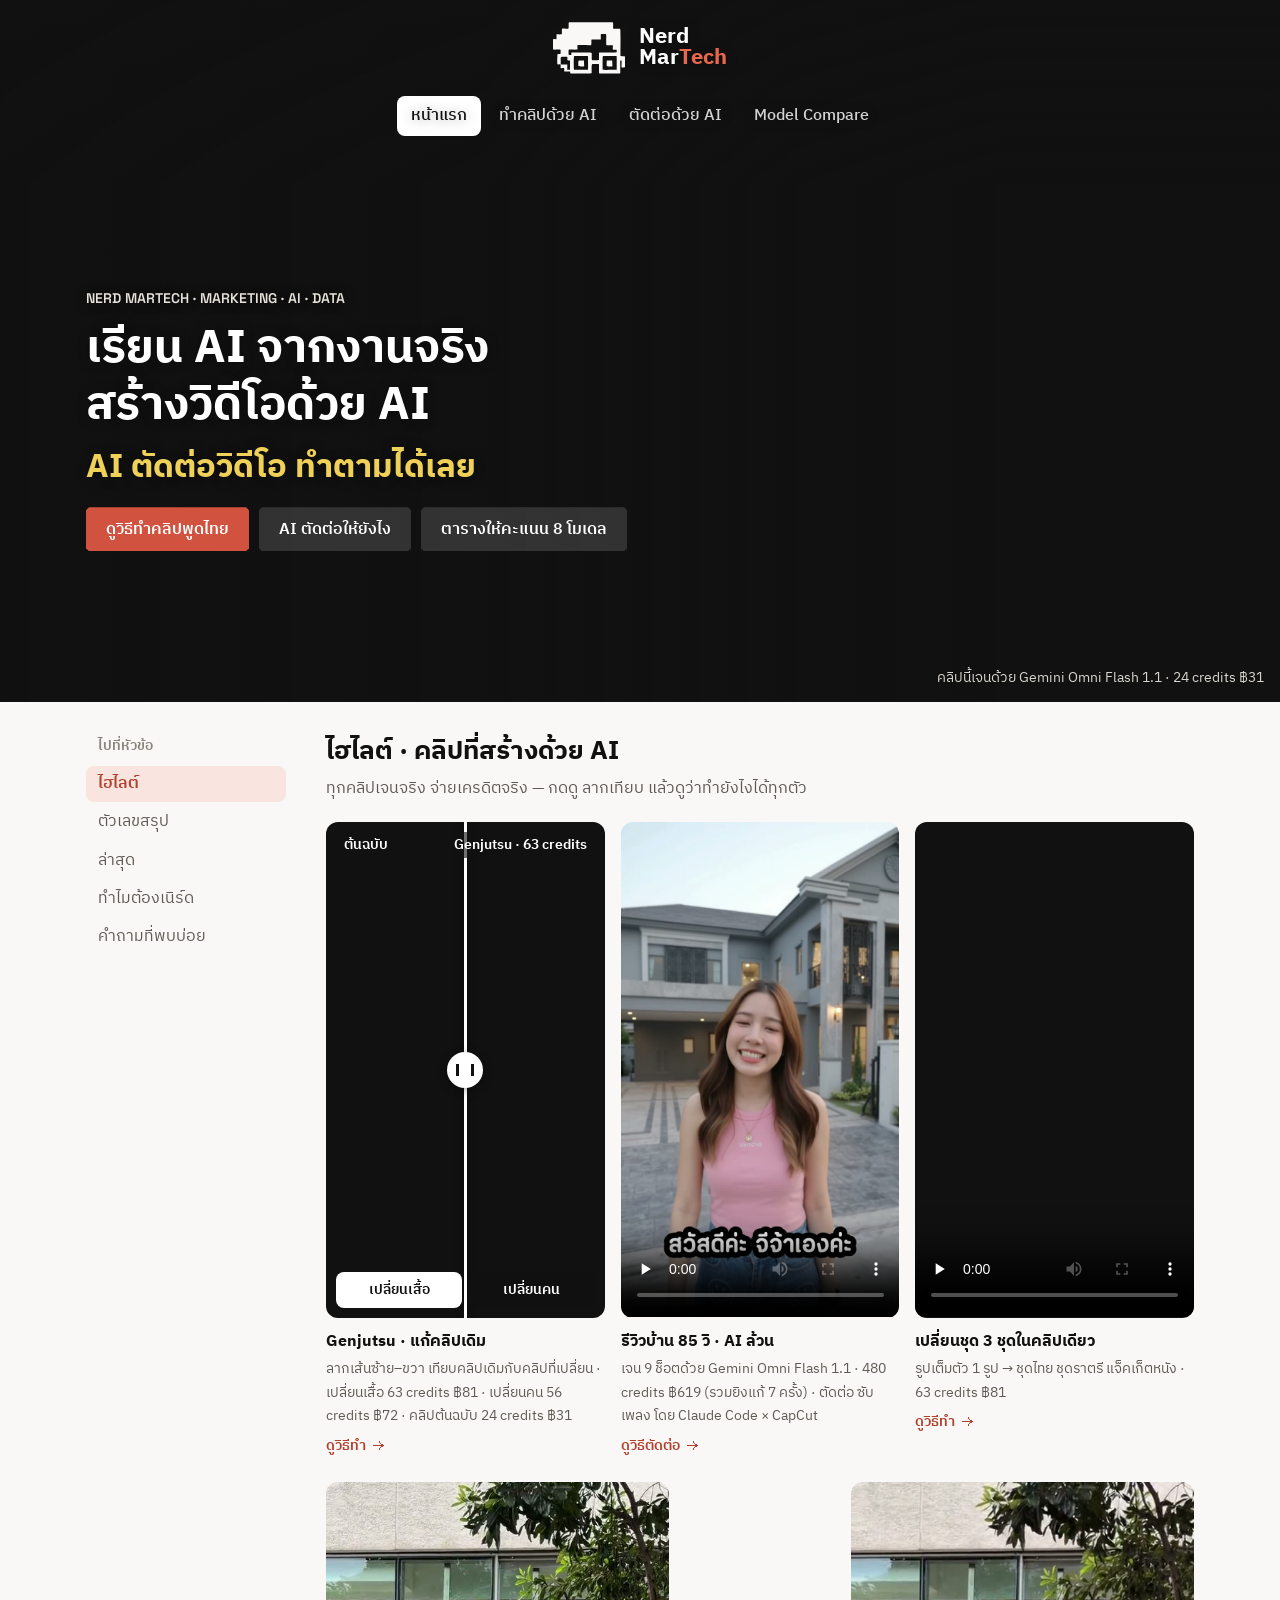
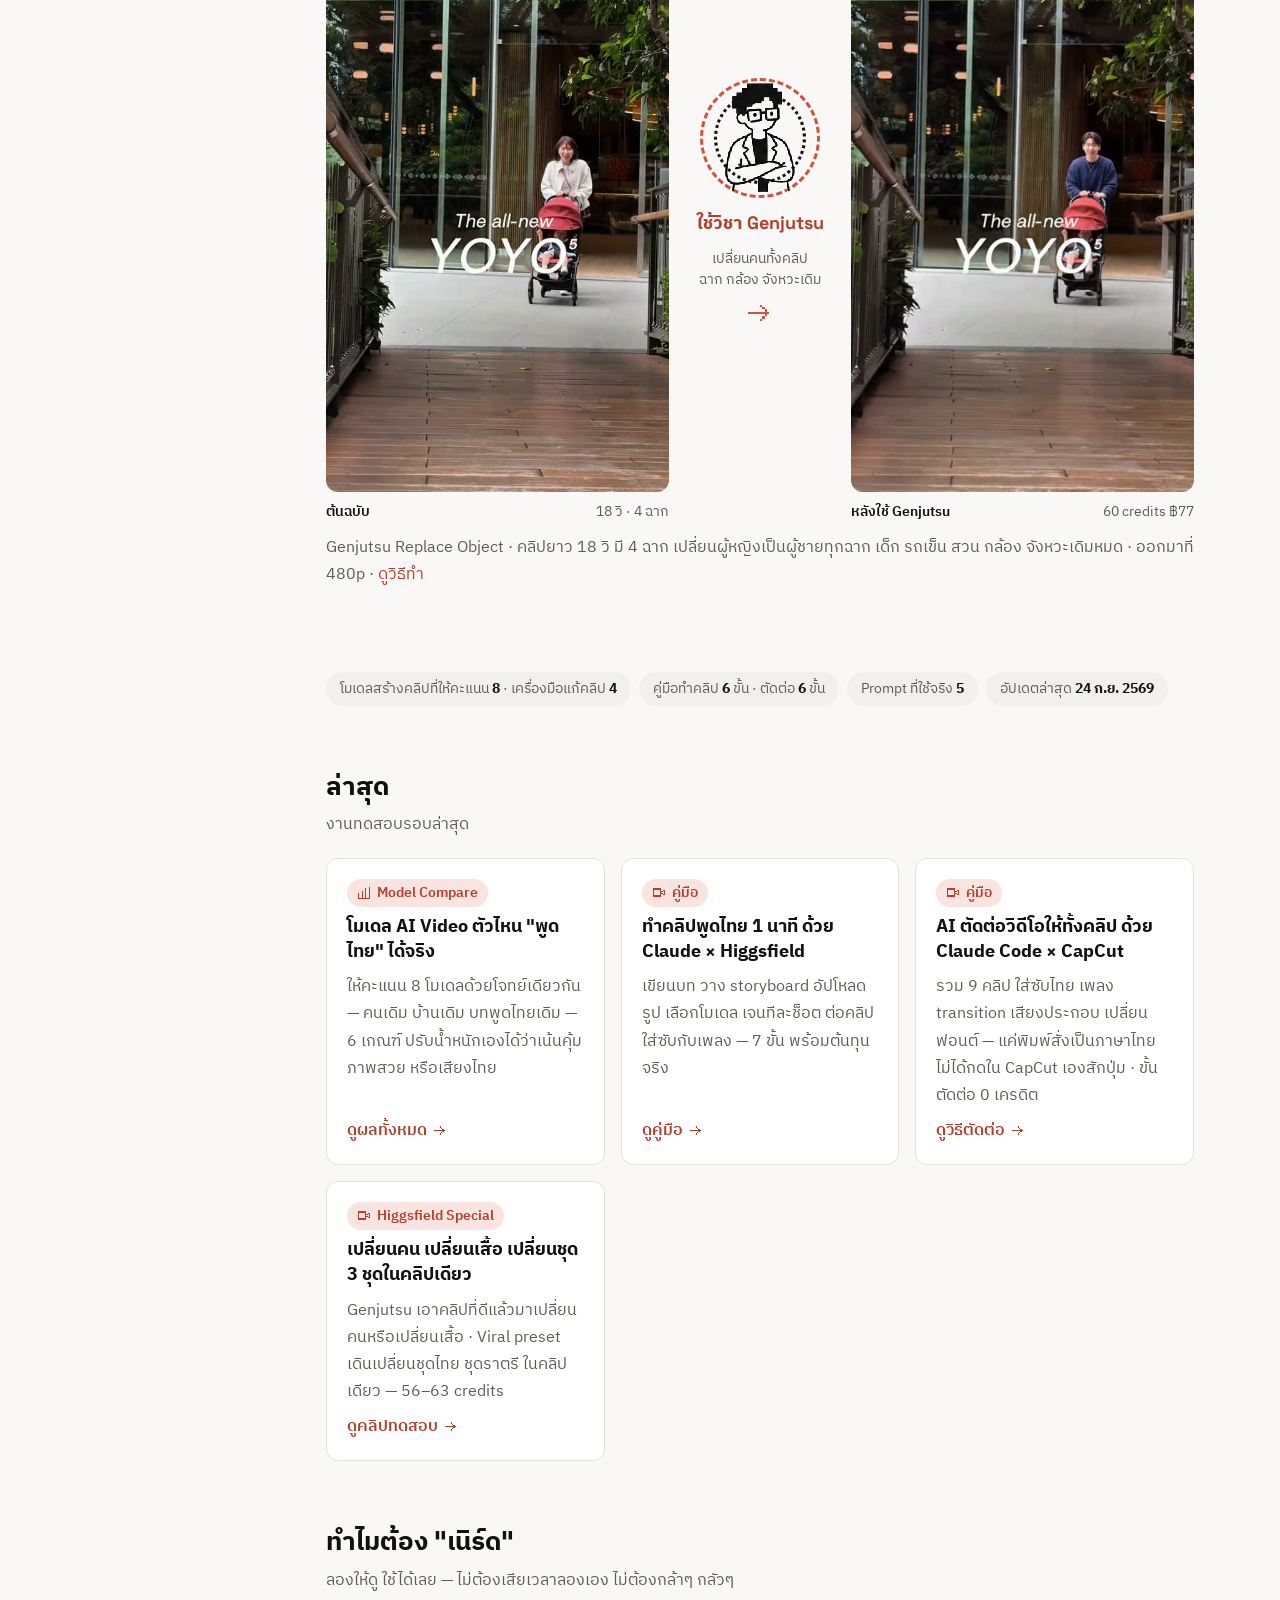
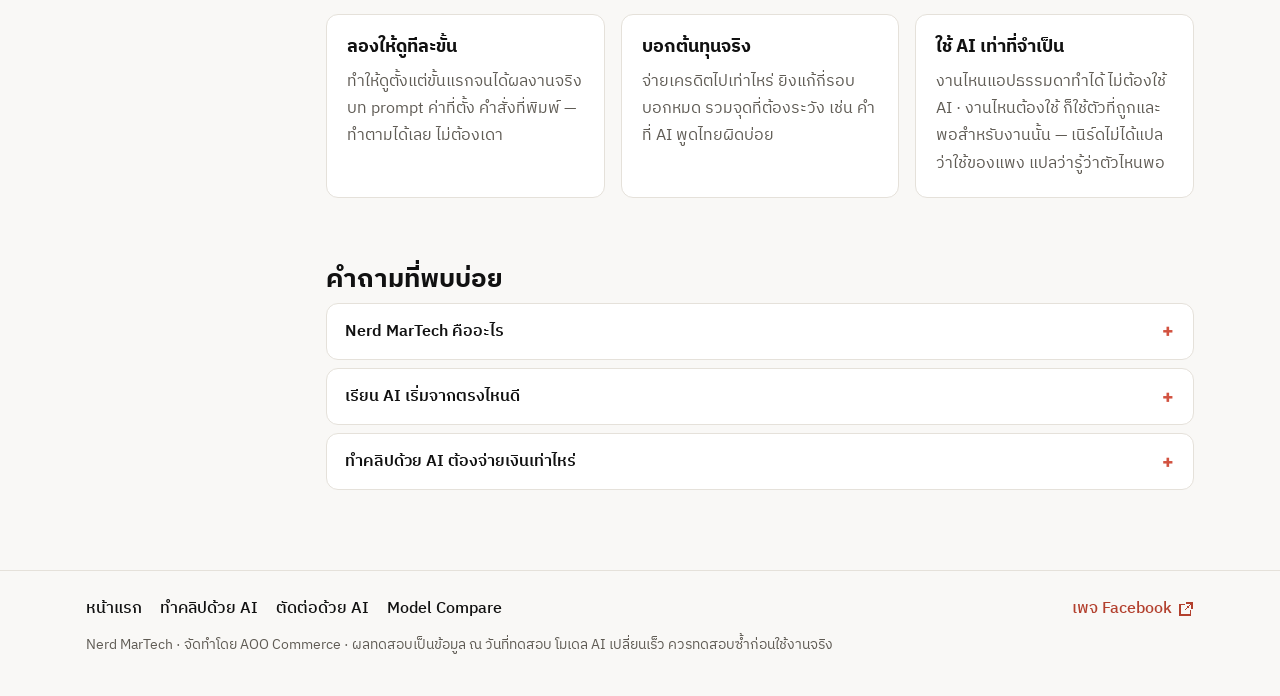
==== commit f629e902: "Compare: 16:9 teaser in hero; drop Kling Omni Edit (no real swap) New 1280x720 teaser: 9:16 clip lef" ====
--- a/index.html
+++ b/index.html
@@ -22,7 +22,7 @@
 {"@context": "https://schema.org", "@graph": [{"@type": "WebSite", "@id": "https://nerdmartech.com/#website", "url": "https://nerdmartech.com/", "name": "Nerd MarTech", "description": "เนิร์ดลอง AI ให้ดูทีละขั้น — AI สร้างวิดีโอพูดไทย AI ตัดต่อวิดีโอ พร้อมต้นทุนจริง ดูแล้วทำตามได้ทันที", "inLanguage": "th", "publisher": {"@id": "https://nerdmartech.com/#org"}}, {"@type": "Organization", "@id": "https://nerdmartech.com/#org", "name": "Nerd MarTech", "url": "https://nerdmartech.com/", "parentOrganization": {"@type": "Organization", "name": "AOO Commerce Co., Ltd."}, "slogan": "ลองให้ดู ใช้ได้เลย", "description": "Nerd MarTech ลองเครื่องมือ AI กับงานจริงให้ดูทีละขั้น สำหรับเจ้าของธุรกิจและ SMEs ไทย", "logo": "https://nerdmartech.com/assets/brand/apple-touch-icon.png", "sameAs": ["https://www.facebook.com/NerdMarTech"]}, {"@type": "FAQPage", "@id": "https://nerdmartech.com/#faq", "mainEntity": [{"@type": "Question", "name": "Nerd MarTech คืออะไร", "acceptedAnswer": {"@type": "Answer", "text": "Nerd MarTech คือเว็บที่เนิร์ดลองเครื่องมือ AI กับงานจริงให้ดูทีละขั้น เช่น AI สร้างวิดีโอพูดไทย และ AI ตัดต่อวิดีโอ พร้อมบอกเครดิตและเงินที่จ่ายจริง เจ้าของธุรกิจดูแล้วทำตามได้ทันที จัดทำโดย AOO Commerce"}}, {"@type": "Question", "name": "เรียน AI เริ่มจากตรงไหนดี", "acceptedAnswer": {"@type": "Answer", "text": "เริ่มจากงานที่ทำอยู่แล้ว เช่น อยากได้คลิปแนะนำสินค้าหรือรีวิวบ้าน ให้ดูคู่มือสร้างวิดีโอด้วย AI ทีละขั้น ตั้งแต่เขียนบทจนได้คลิป แล้วต่อด้วยคู่มือ AI ตัดต่อวิดีโอ ถ้ายังไม่รู้ว่าจะใช้โมเดลไหน ดูตารางให้คะแนน 8 โมเดลที่พูดไทยก่อน"}}, {"@type": "Question", "name": "ทำคลิปด้วย AI ต้องจ่ายเงินเท่าไหร่", "acceptedAnswer": {"@type": "Answer", "text": "อ่านเว็บฟรี ส่วนเครื่องมือ AI ที่ใช้ต้องจ่ายตามจริง ตัวอย่างคลิปรีวิวบ้าน 85 วินาที ใช้ 520 เครดิต Higgsfield (ประมาณ 671 บาท) รวมรอบที่ต้องยิงแก้ ขั้นตัดต่อด้วย Claude Code ใน CapCut ไม่ใช้เครดิตเพิ่ม"}}]}]}
 </script>
 <link href="https://fonts.googleapis.com/css2?family=IBM+Plex+Sans+Thai:wght@400;500;600;700&family=Space+Grotesk:wght@500;600;700&family=Zen+Kaku+Gothic+New:wght@500;700&display=swap" rel="stylesheet">
-<link rel="stylesheet" href="assets/style.css?v=20260925b">
+<link rel="stylesheet" href="assets/style.css?v=20260925e">
 <link rel="icon" href="favicon.ico?v=2" sizes="any">
 <link rel="icon" type="image/png" sizes="32x32" href="assets/brand/favicon-32.png?v=2">
 <link rel="apple-touch-icon" href="assets/brand/apple-touch-icon.png?v=2">
@@ -94,7 +94,7 @@
 
 <section id="stats" data-toc="ตัวเลขสรุป">
   <div class="chips">
-    <span class="chip">โมเดลสร้างคลิปที่ให้คะแนน <b>8</b> · เครื่องมือแก้คลิป <b>5</b></span>
+    <span class="chip">โมเดลสร้างคลิปที่ให้คะแนน <b>8</b> · เครื่องมือแก้คลิป <b>4</b></span>
     <span class="chip">คู่มือทำคลิป <b>6</b> ขั้น · ตัดต่อ <b>6</b> ขั้น</span>
     <span class="chip">Prompt ที่ใช้จริง <b>5</b></span>
     <span class="chip">อัปเดตล่าสุด <b>24 ก.ย. 2569</b></span>
@@ -153,6 +153,6 @@
 
 </main>
 
-<script src="assets/site.js?v=20260925b"></script>
+<script src="assets/site.js?v=20260925e"></script>
 </body>
 </html>
--- a/assets/style.css
+++ b/assets/style.css
@@ -588,7 +588,10 @@
 .mx-presets button.on{background:var(--accent);border-color:var(--accent);color:#fff}
 .matrix td.sc,.matrix th.sc{text-align:center}
 .matrix td.rk{font-family:var(--font-display);font-weight:700;color:var(--accent-ink)}
-.matrix td.mdl b{display:block}
+.matrix td.mdl{min-width:250px}
+.matrix td.mdl b{display:block;white-space:nowrap}
+.matrix th small{font-weight:500;color:var(--muted)}
+.matrix td.sc span{display:inline-block;min-width:34px;padding:3px 6px;border-radius:6px;font-family:var(--font-display);font-weight:700;background:hsl(var(--h) 62% 86%);color:hsl(var(--h) 55% 24%)}
 .matrix td.mdl small{display:flex;flex-wrap:wrap;align-items:center;gap:6px;color:var(--muted);font-size:var(--fs-sm);margin-top:2px}
 .matrix td.tot{white-space:nowrap}
 .matrix td.tot b{font-family:var(--font-display);font-size:var(--fs-lg);margin-left:8px}
@@ -615,11 +618,18 @@
 .vthumb:hover img{transform:scale(1.06)}
 .matrix td.mdl .mdl-in{display:flex;align-items:center;gap:12px}
 /* hero with a 9:16 teaser on the right */
-.hero.split.v916{grid-template-columns:minmax(0,1fr) 300px;align-items:start}
-.hero-media.v916 video{aspect-ratio:9/16}
-@media(max-width:860px){.hero.split.v916{grid-template-columns:minmax(0,1fr)}.hero-media.v916{max-width:320px;margin:0 auto}}
+/* shared page hero with a 9:16 clip on the right (compare · ai-video · ai-edit) */
+.hero.split.v916{grid-template-columns:minmax(0,1fr) 180px;gap:40px;align-items:center}
+.hero-media.v916 video,.hero.split.v916>video{width:100%;aspect-ratio:9/16;object-fit:cover;background:#111;border-radius:var(--r);display:block}
+@media(max-width:860px){.hero.split.v916{grid-template-columns:minmax(0,1fr);gap:20px}.hero-media.v916,.hero.split.v916>video{max-width:200px;margin:0 auto}}
 
 .lb-nav{position:absolute;top:50%;transform:translateY(-50%);width:48px;height:64px;border:0;border-radius:var(--r-sm);background:rgba(255,255,255,.12);color:#fff;font-size:40px;line-height:1;cursor:pointer;font-family:inherit}
 .lb-nav:hover{background:rgba(255,255,255,.24)}
 .lb-nav.prev{left:16px}.lb-nav.next{right:16px}
 @media(max-width:640px){.lb-nav{width:40px;height:52px;font-size:32px}.lb-nav.prev{left:6px}.lb-nav.next{right:6px}}
+
+/* wide page (body[data-wide]): content up to 1440px — for wide tables like the compare matrix */
+body[data-wide] .wrap{max-width:1440px}
+/* matrix: tighter columns so the whole table fits */
+.matrix th,.matrix td{padding-left:8px;padding-right:8px}
+.matrix .bar{width:64px}
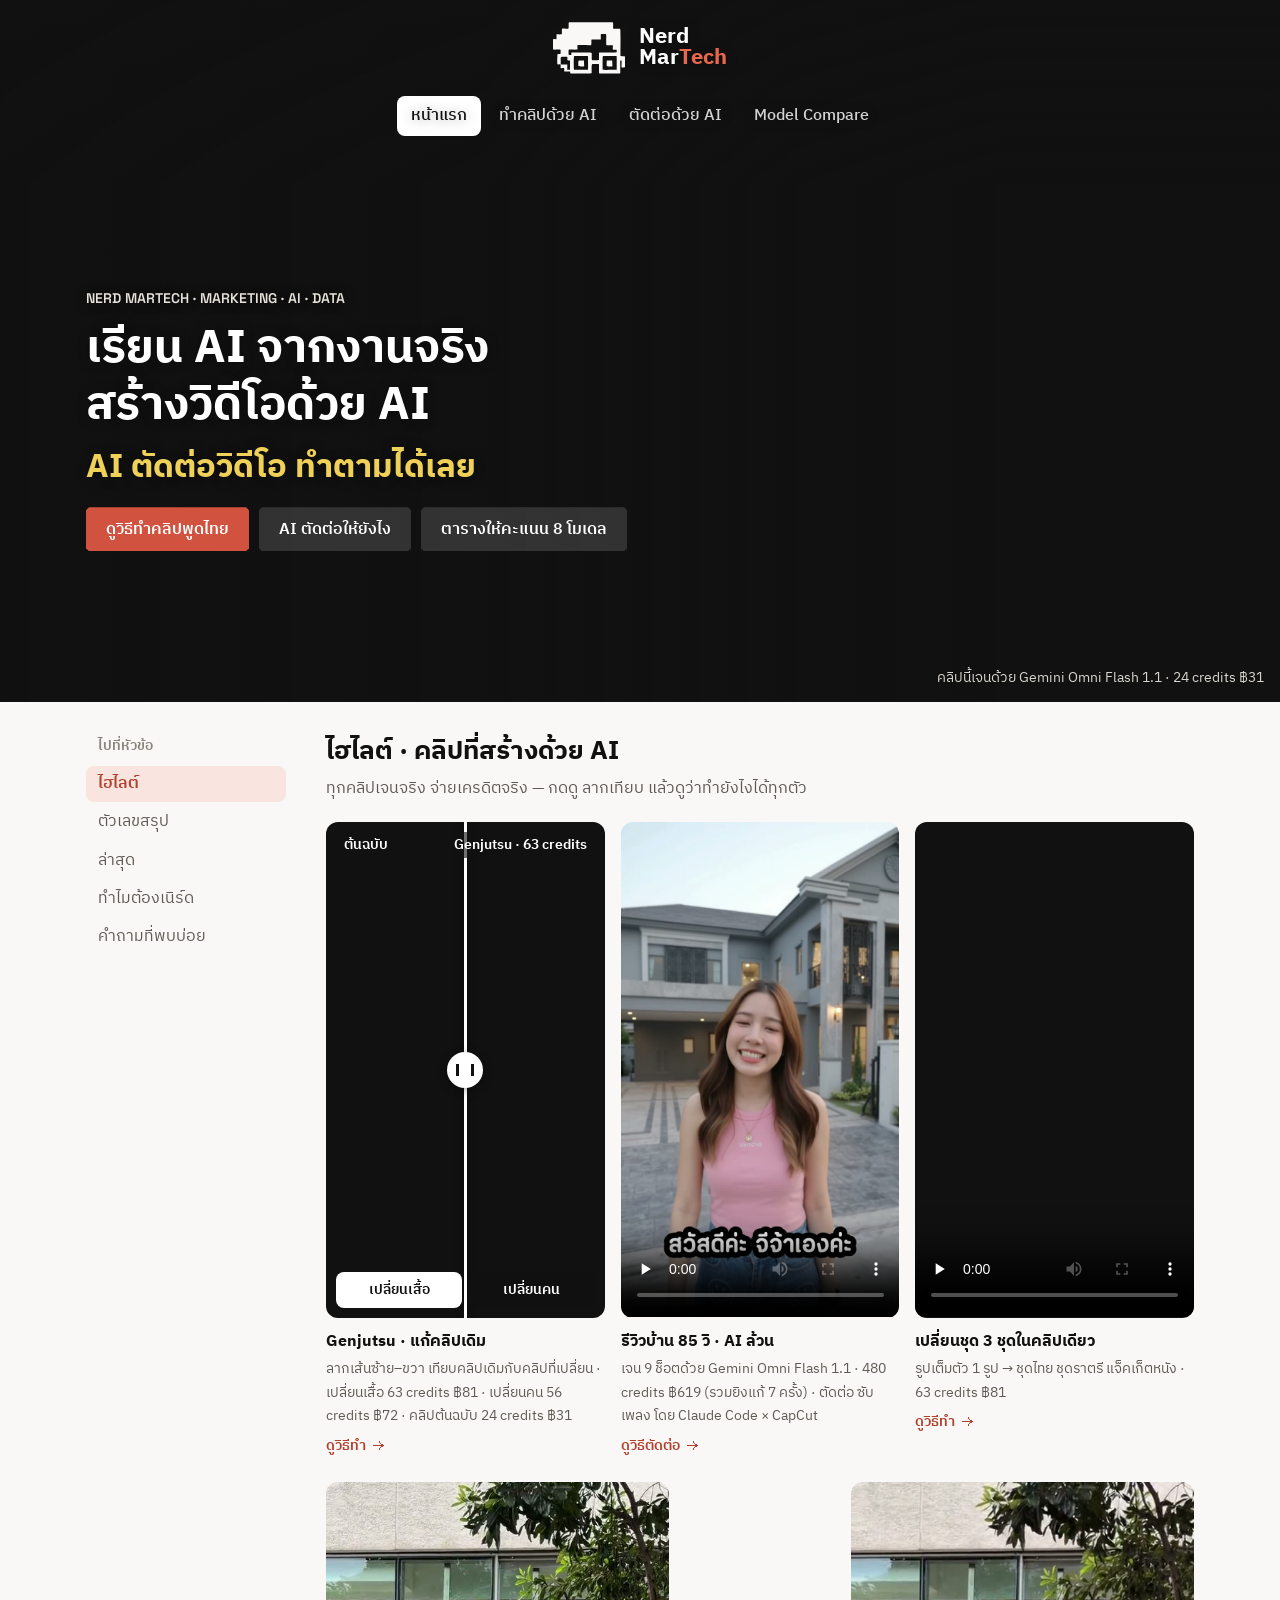
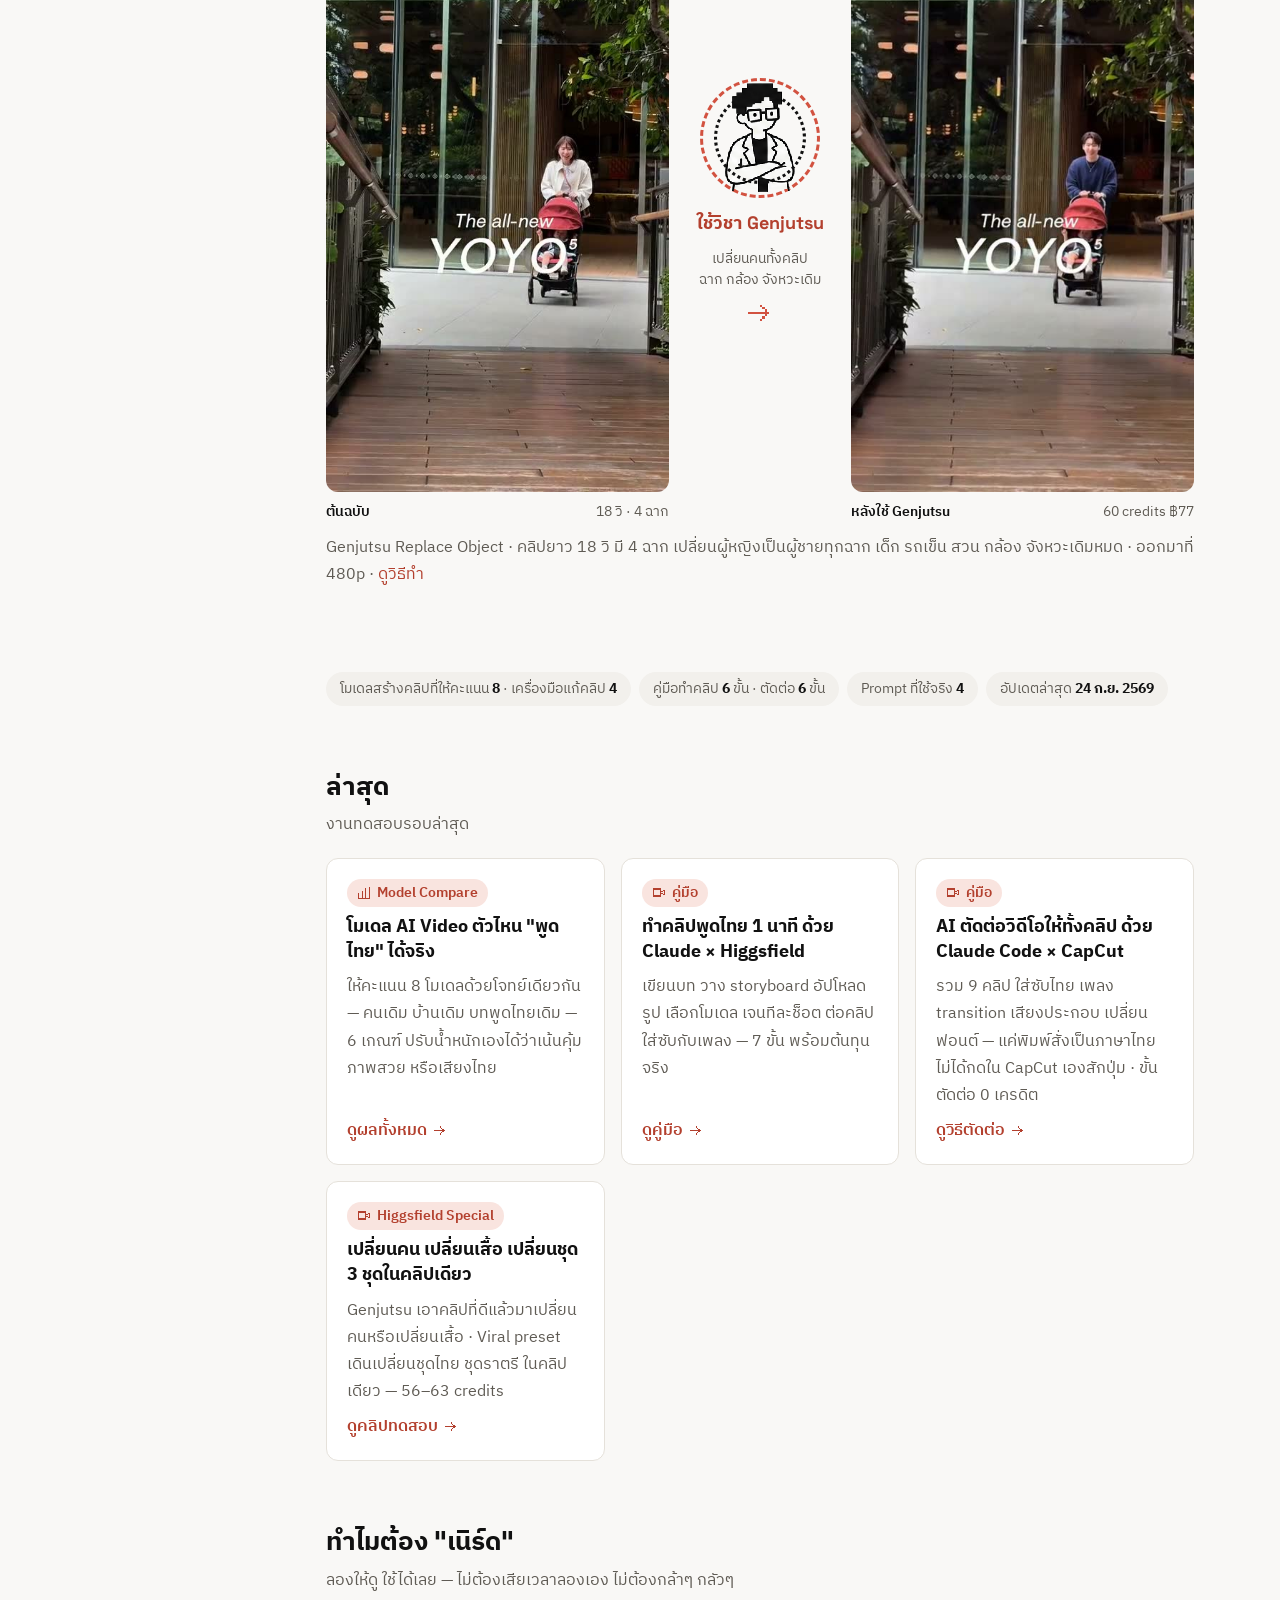
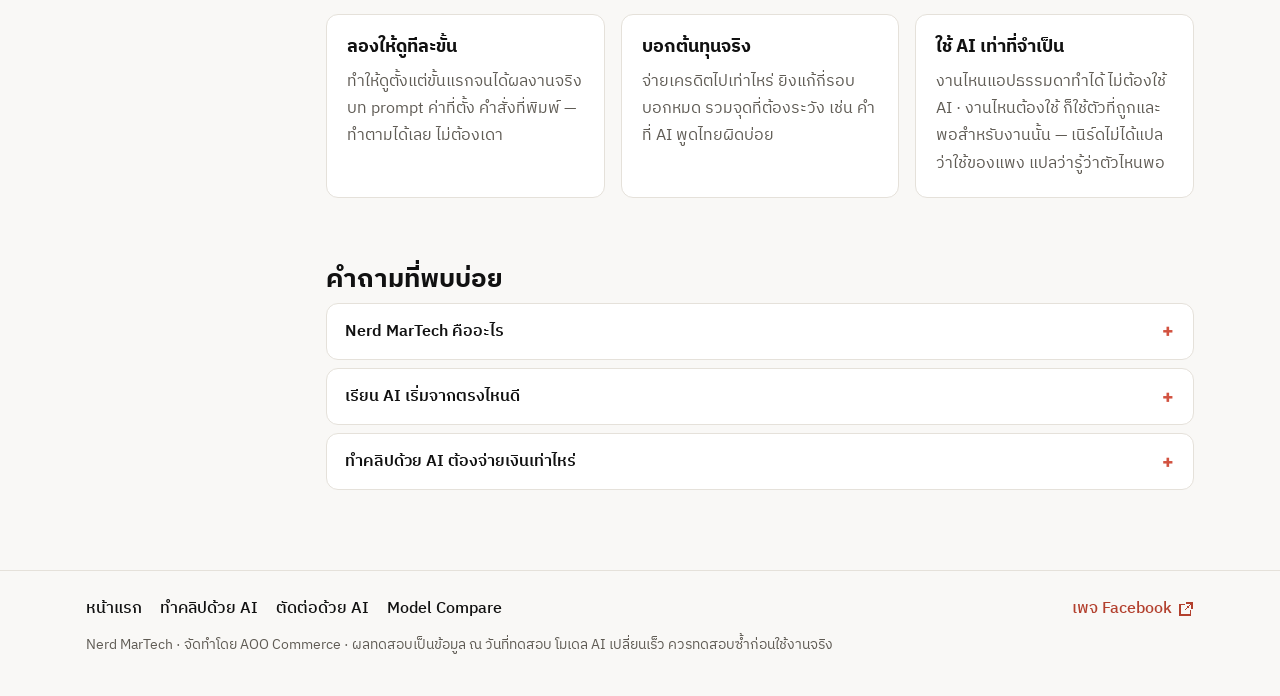
==== commit 93ca3f84: "ai-video: remove Kling Omni Edit (pick card + prompt #4) Owner: the Kling edit test never swapped in" ====
--- a/index.html
+++ b/index.html
@@ -22,7 +22,7 @@
 {"@context": "https://schema.org", "@graph": [{"@type": "WebSite", "@id": "https://nerdmartech.com/#website", "url": "https://nerdmartech.com/", "name": "Nerd MarTech", "description": "เนิร์ดลอง AI ให้ดูทีละขั้น — AI สร้างวิดีโอพูดไทย AI ตัดต่อวิดีโอ พร้อมต้นทุนจริง ดูแล้วทำตามได้ทันที", "inLanguage": "th", "publisher": {"@id": "https://nerdmartech.com/#org"}}, {"@type": "Organization", "@id": "https://nerdmartech.com/#org", "name": "Nerd MarTech", "url": "https://nerdmartech.com/", "parentOrganization": {"@type": "Organization", "name": "AOO Commerce Co., Ltd."}, "slogan": "ลองให้ดู ใช้ได้เลย", "description": "Nerd MarTech ลองเครื่องมือ AI กับงานจริงให้ดูทีละขั้น สำหรับเจ้าของธุรกิจและ SMEs ไทย", "logo": "https://nerdmartech.com/assets/brand/apple-touch-icon.png", "sameAs": ["https://www.facebook.com/NerdMarTech"]}, {"@type": "FAQPage", "@id": "https://nerdmartech.com/#faq", "mainEntity": [{"@type": "Question", "name": "Nerd MarTech คืออะไร", "acceptedAnswer": {"@type": "Answer", "text": "Nerd MarTech คือเว็บที่เนิร์ดลองเครื่องมือ AI กับงานจริงให้ดูทีละขั้น เช่น AI สร้างวิดีโอพูดไทย และ AI ตัดต่อวิดีโอ พร้อมบอกเครดิตและเงินที่จ่ายจริง เจ้าของธุรกิจดูแล้วทำตามได้ทันที จัดทำโดย AOO Commerce"}}, {"@type": "Question", "name": "เรียน AI เริ่มจากตรงไหนดี", "acceptedAnswer": {"@type": "Answer", "text": "เริ่มจากงานที่ทำอยู่แล้ว เช่น อยากได้คลิปแนะนำสินค้าหรือรีวิวบ้าน ให้ดูคู่มือสร้างวิดีโอด้วย AI ทีละขั้น ตั้งแต่เขียนบทจนได้คลิป แล้วต่อด้วยคู่มือ AI ตัดต่อวิดีโอ ถ้ายังไม่รู้ว่าจะใช้โมเดลไหน ดูตารางให้คะแนน 8 โมเดลที่พูดไทยก่อน"}}, {"@type": "Question", "name": "ทำคลิปด้วย AI ต้องจ่ายเงินเท่าไหร่", "acceptedAnswer": {"@type": "Answer", "text": "อ่านเว็บฟรี ส่วนเครื่องมือ AI ที่ใช้ต้องจ่ายตามจริง ตัวอย่างคลิปรีวิวบ้าน 85 วินาที ใช้ 520 เครดิต Higgsfield (ประมาณ 671 บาท) รวมรอบที่ต้องยิงแก้ ขั้นตัดต่อด้วย Claude Code ใน CapCut ไม่ใช้เครดิตเพิ่ม"}}]}]}
 </script>
 <link href="https://fonts.googleapis.com/css2?family=IBM+Plex+Sans+Thai:wght@400;500;600;700&family=Space+Grotesk:wght@500;600;700&family=Zen+Kaku+Gothic+New:wght@500;700&display=swap" rel="stylesheet">
-<link rel="stylesheet" href="assets/style.css?v=20260925e">
+<link rel="stylesheet" href="assets/style.css?v=20260925g">
 <link rel="icon" href="favicon.ico?v=2" sizes="any">
 <link rel="icon" type="image/png" sizes="32x32" href="assets/brand/favicon-32.png?v=2">
 <link rel="apple-touch-icon" href="assets/brand/apple-touch-icon.png?v=2">
@@ -96,7 +96,7 @@
   <div class="chips">
     <span class="chip">โมเดลสร้างคลิปที่ให้คะแนน <b>8</b> · เครื่องมือแก้คลิป <b>4</b></span>
     <span class="chip">คู่มือทำคลิป <b>6</b> ขั้น · ตัดต่อ <b>6</b> ขั้น</span>
-    <span class="chip">Prompt ที่ใช้จริง <b>5</b></span>
+    <span class="chip">Prompt ที่ใช้จริง <b>4</b></span>
     <span class="chip">อัปเดตล่าสุด <b>24 ก.ย. 2569</b></span>
   </div>
 </section>
@@ -153,6 +153,6 @@
 
 </main>
 
-<script src="assets/site.js?v=20260925e"></script>
+<script src="assets/site.js?v=20260925g"></script>
 </body>
 </html>
--- a/assets/style.css
+++ b/assets/style.css
@@ -588,7 +588,7 @@
 .mx-presets button.on{background:var(--accent);border-color:var(--accent);color:#fff}
 .matrix td.sc,.matrix th.sc{text-align:center}
 .matrix td.rk{font-family:var(--font-display);font-weight:700;color:var(--accent-ink)}
-.matrix td.mdl{min-width:250px}
+.matrix td.mdl{min-width:200px}
 .matrix td.mdl b{display:block;white-space:nowrap}
 .matrix th small{font-weight:500;color:var(--muted)}
 .matrix td.sc span{display:inline-block;min-width:34px;padding:3px 6px;border-radius:6px;font-family:var(--font-display);font-weight:700;background:hsl(var(--h) 62% 86%);color:hsl(var(--h) 55% 24%)}
@@ -629,7 +629,12 @@
 @media(max-width:640px){.lb-nav{width:40px;height:52px;font-size:32px}.lb-nav.prev{left:6px}.lb-nav.next{right:6px}}
 
 /* wide page (body[data-wide]): content up to 1440px — for wide tables like the compare matrix */
-body[data-wide] .wrap{max-width:1440px}
+body[data-wide] .wrap.layout{max-width:1440px}  /* content only — hero/header/footer stay 1140px */
 /* matrix: tighter columns so the whole table fits */
-.matrix th,.matrix td{padding-left:8px;padding-right:8px}
-.matrix .bar{width:64px}
+.matrix th,.matrix td{padding-left:6px;padding-right:6px}
+.matrix .bar{width:44px}
+.matrix table{min-width:0}
+.matrix td.num small{display:block;margin:0}
+.matrix td.sc span{min-width:30px;padding:3px 4px}
+.matrix .vthumb{width:40px}
+.matrix td.tot b{margin-left:6px}
